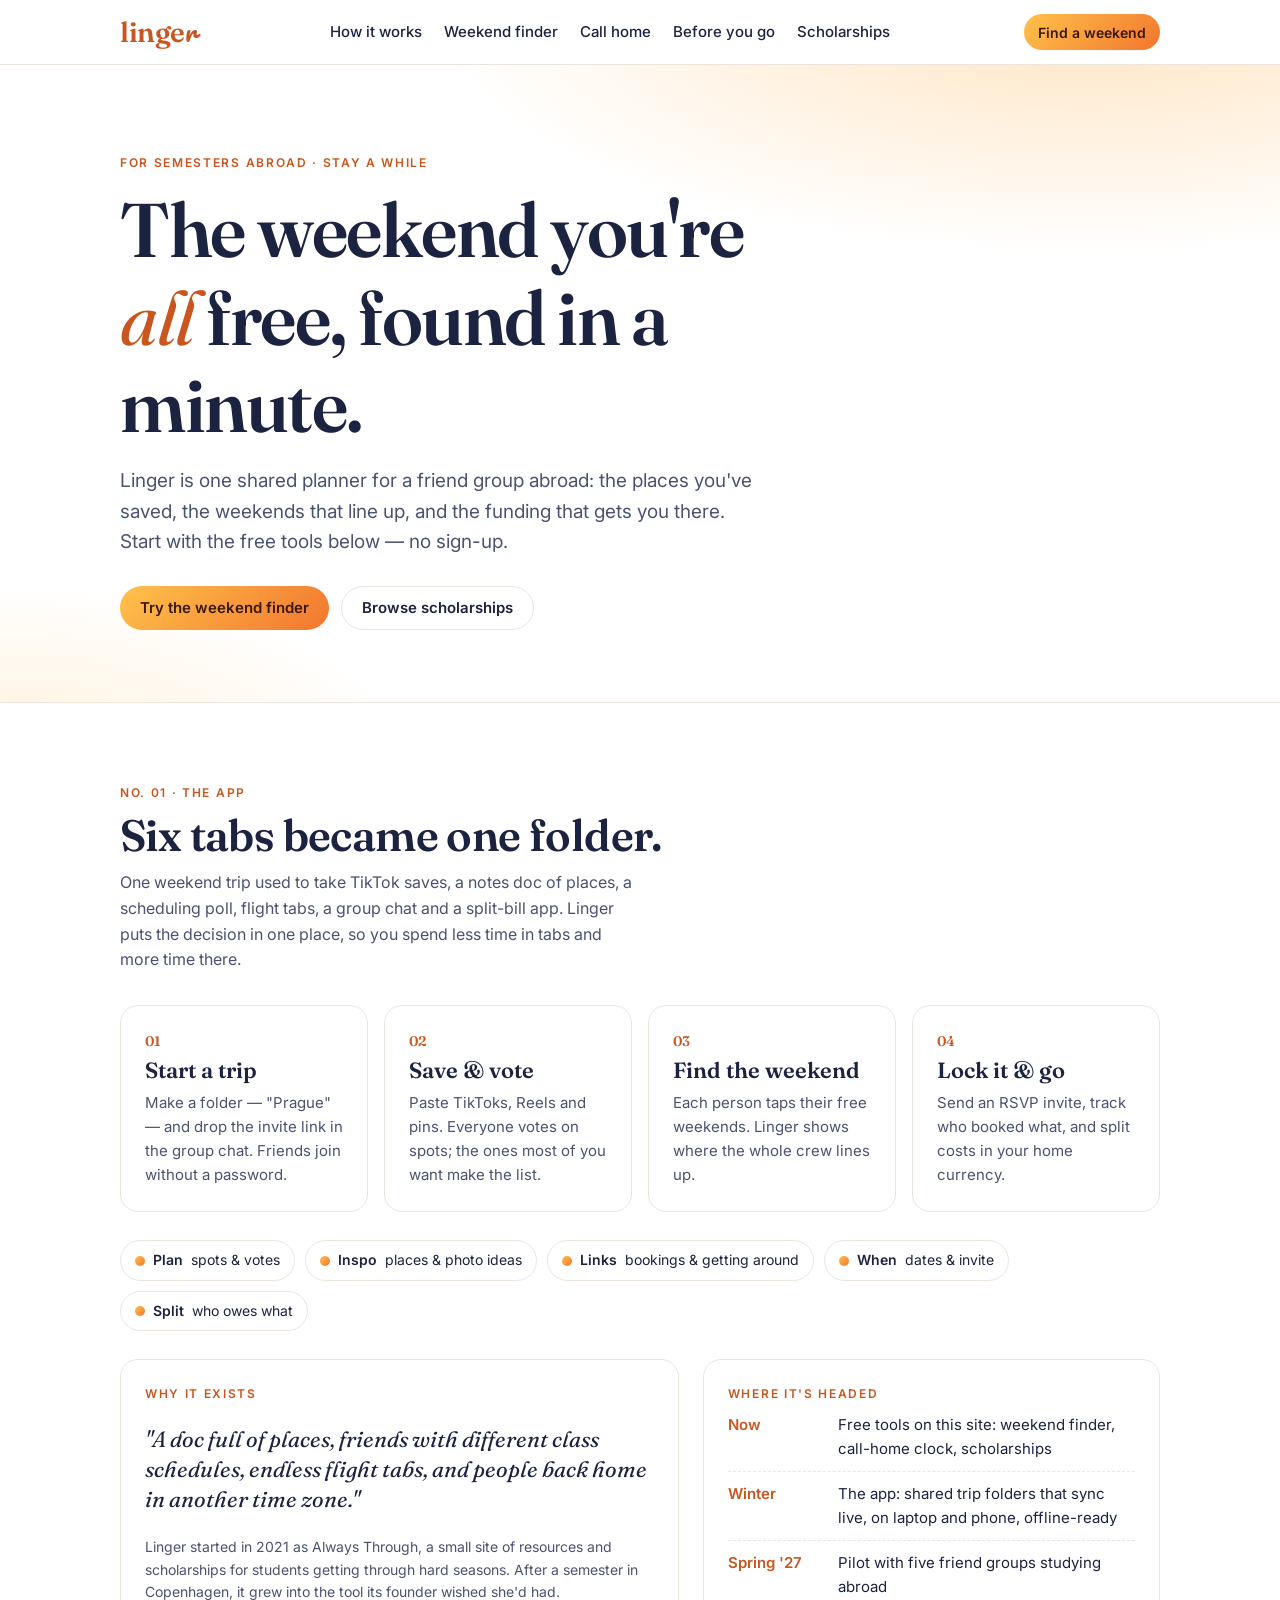
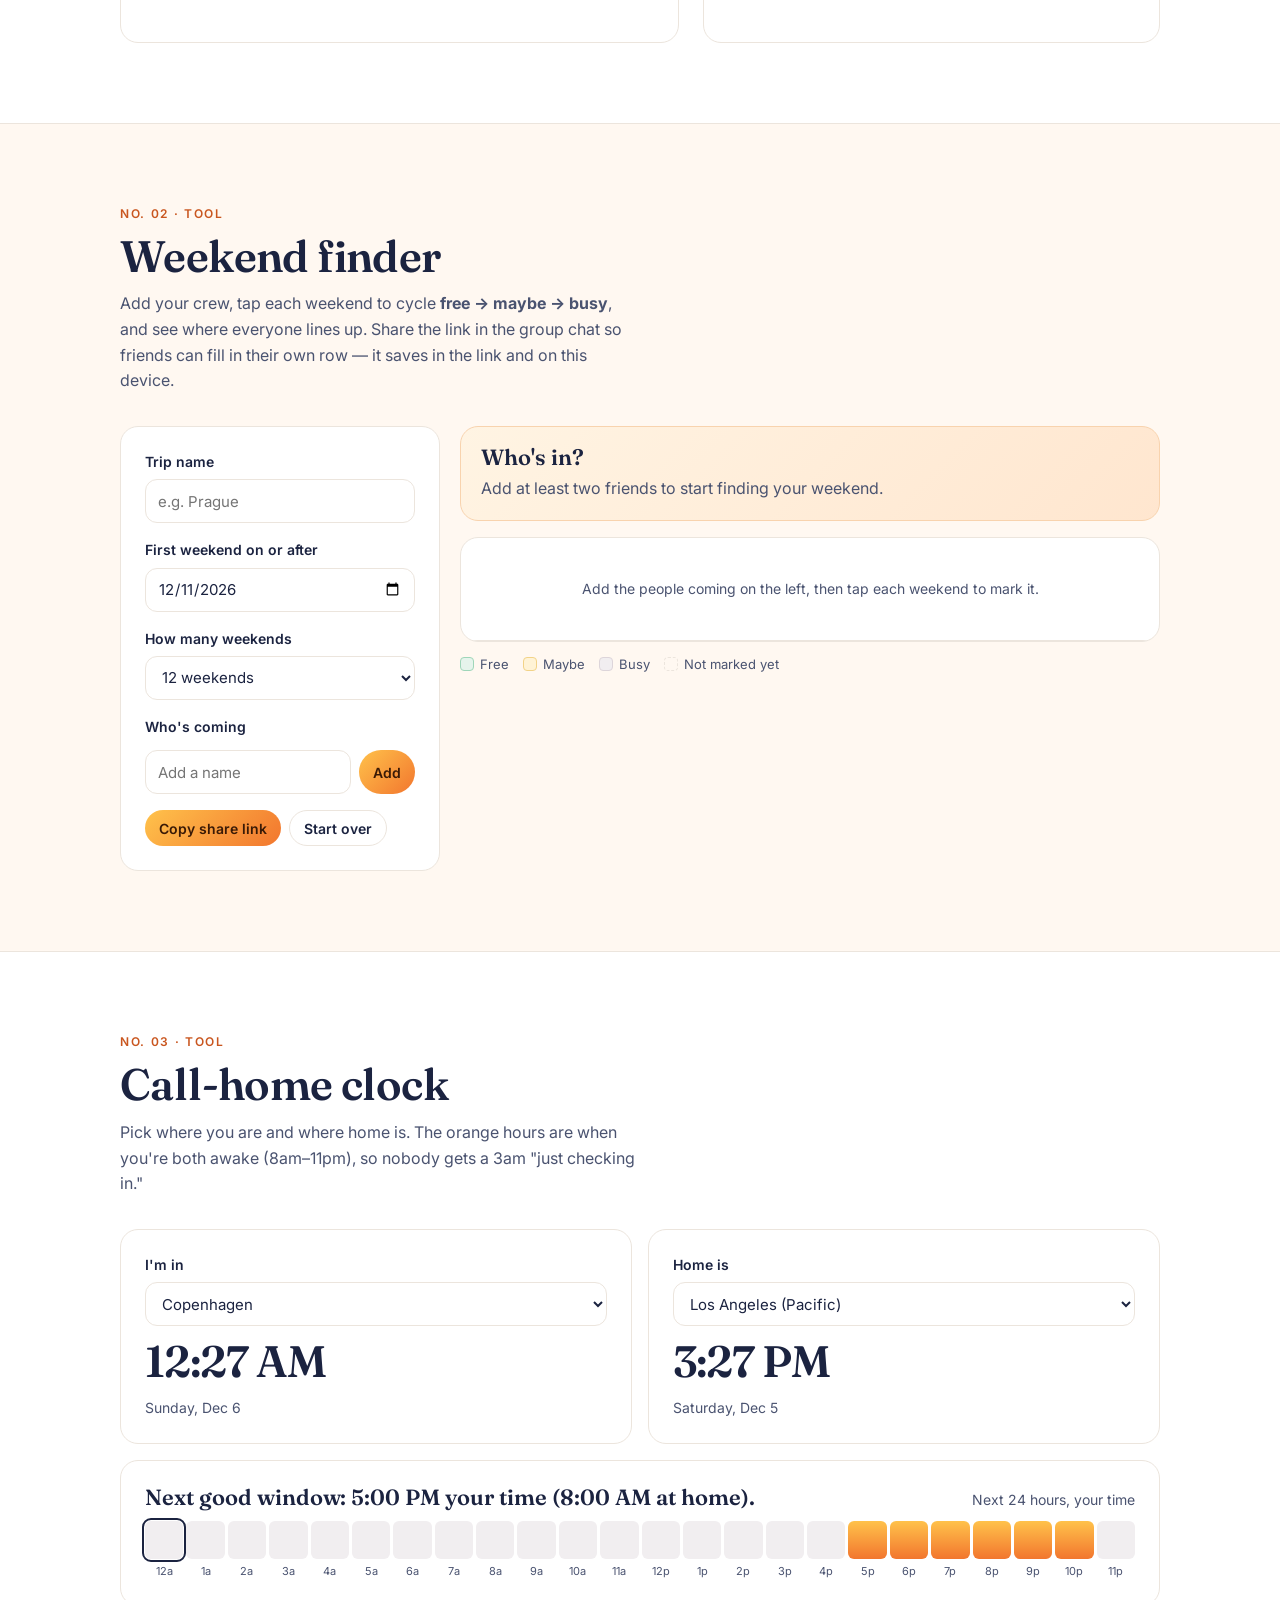
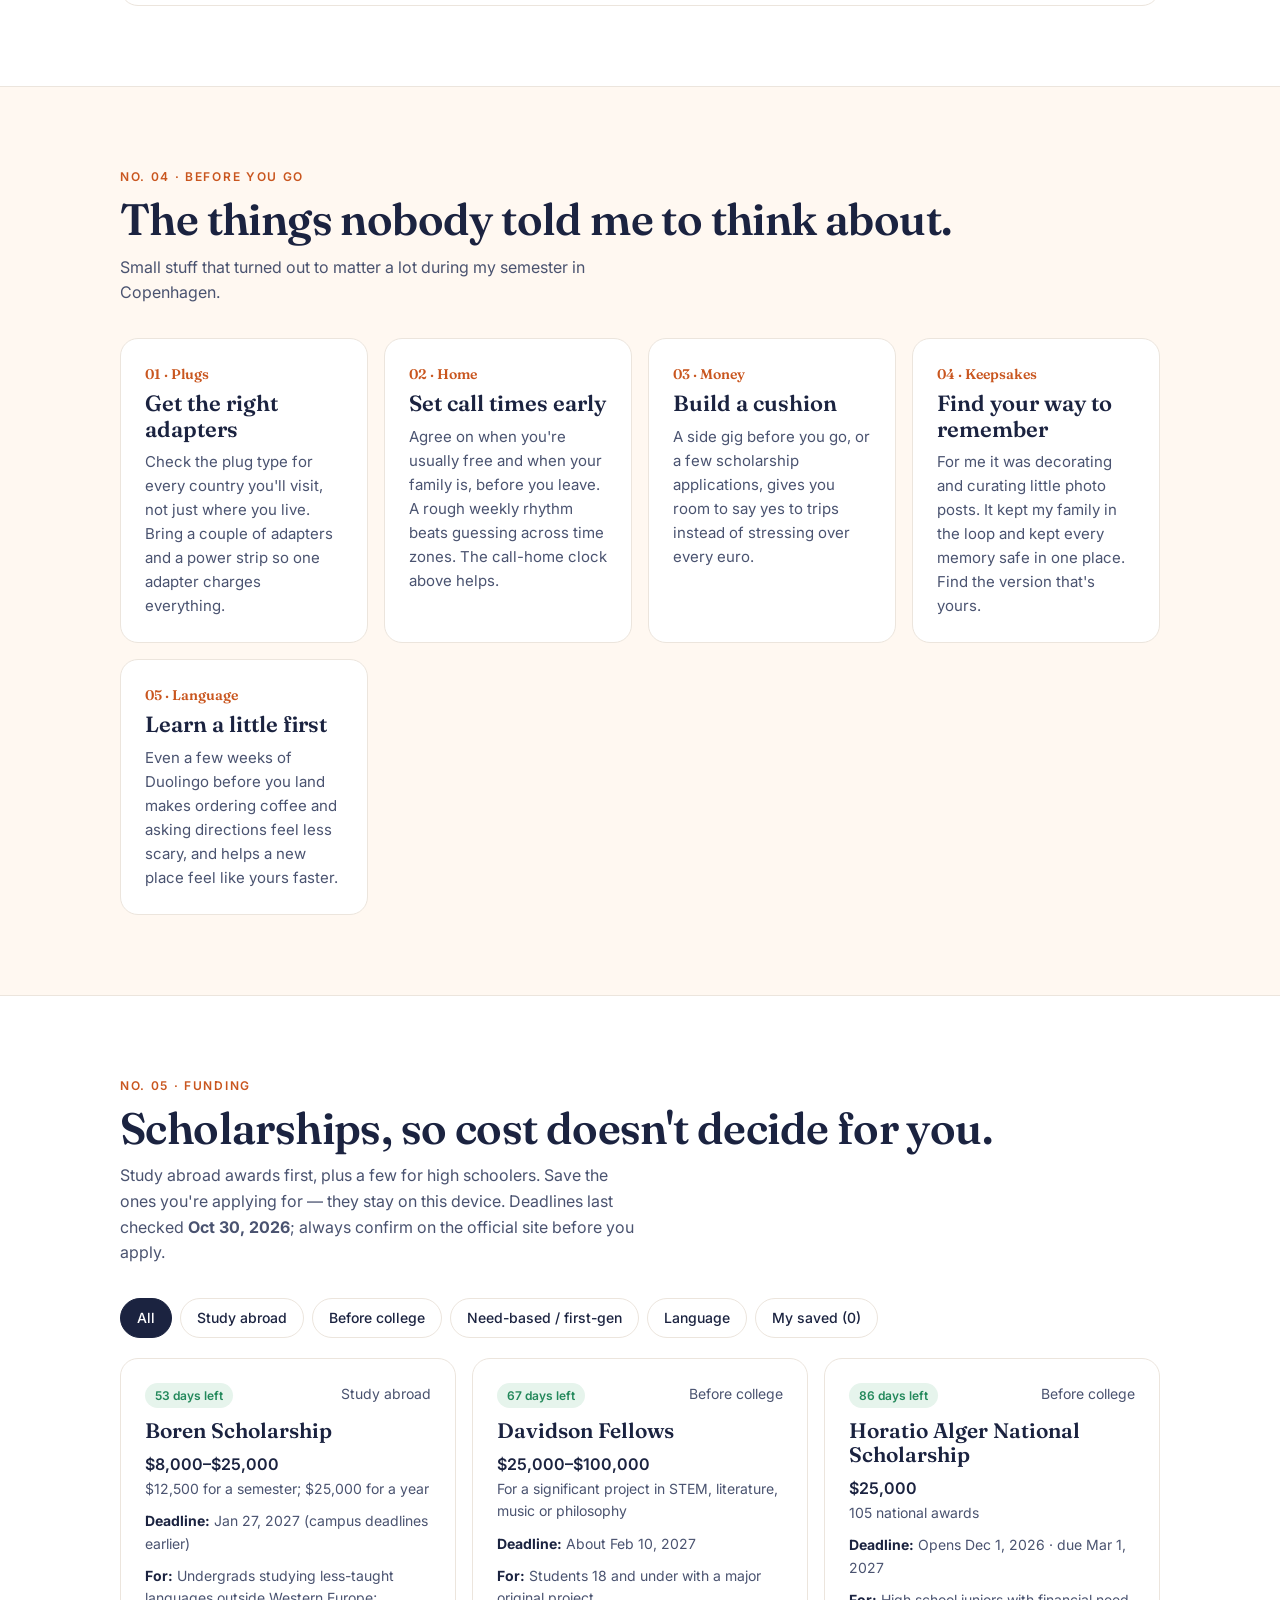
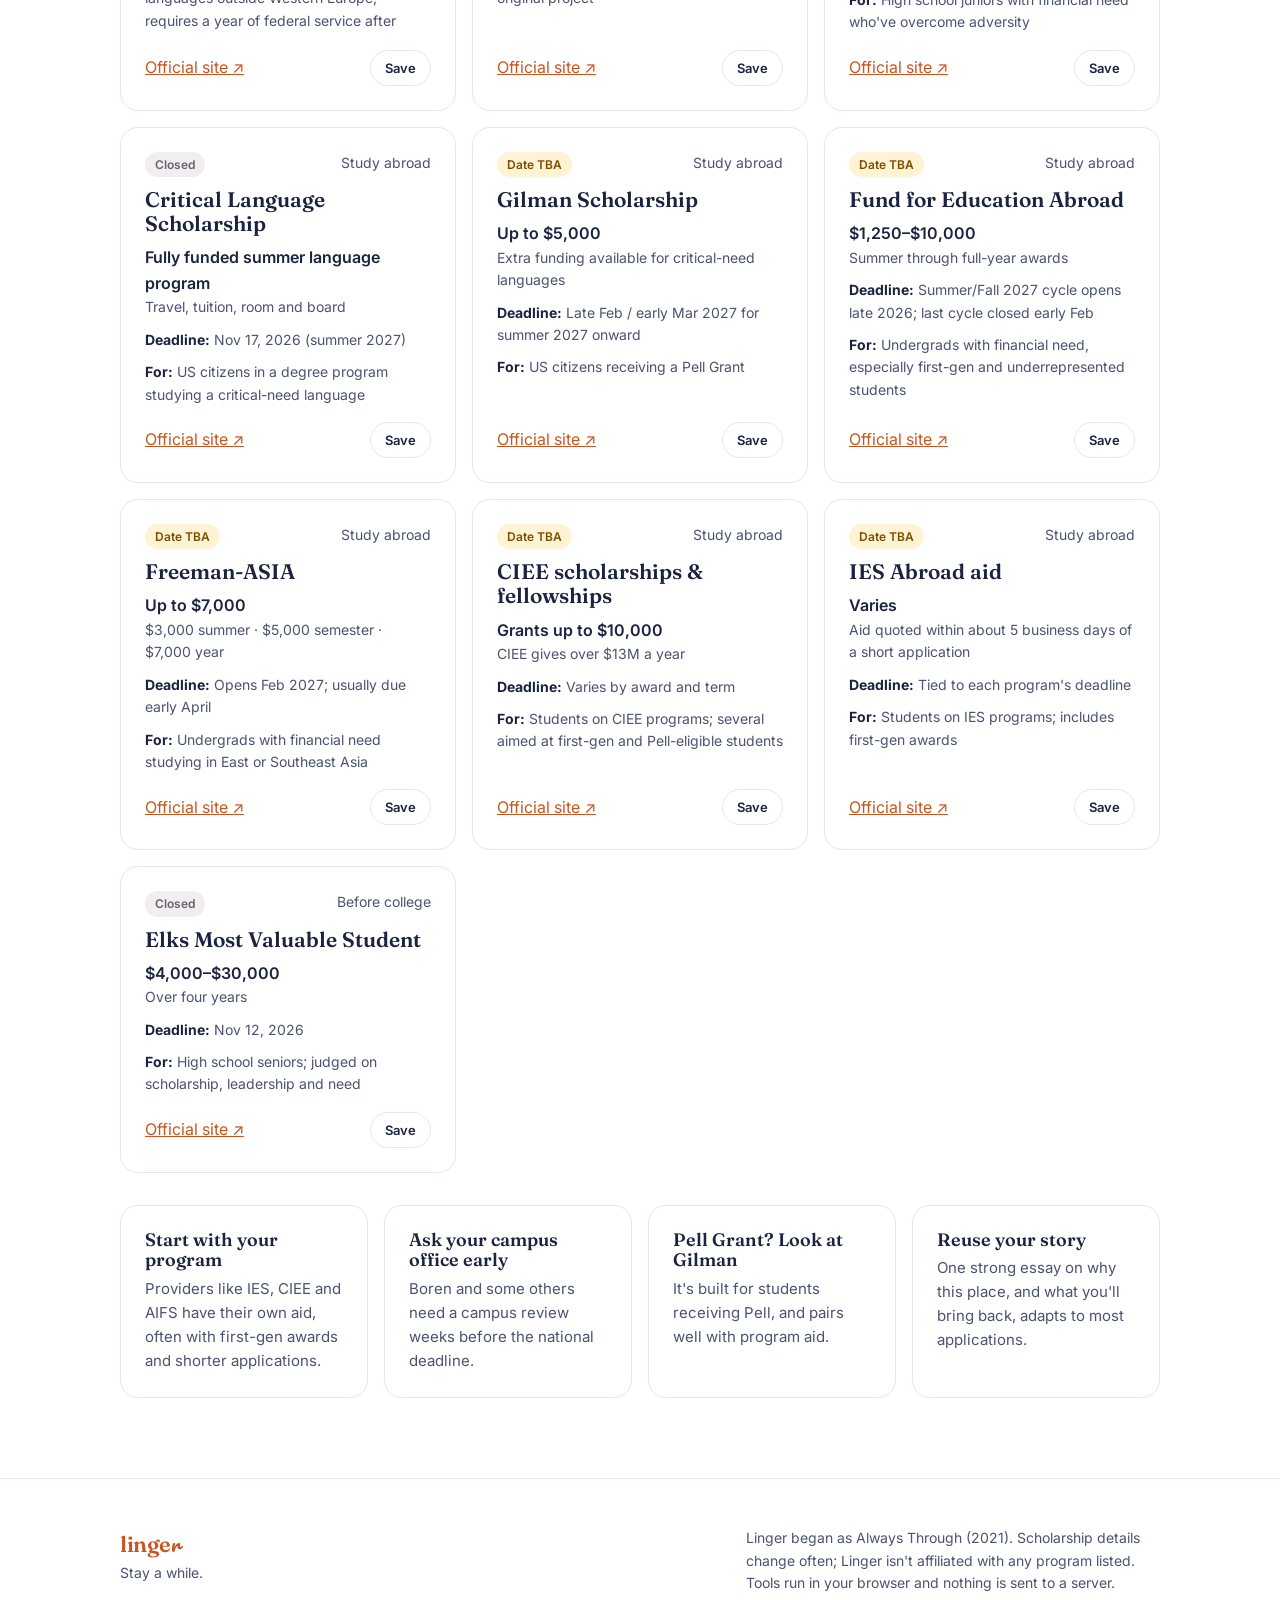
==== linger-site/index.html @ 916f4c31 "Add files via upload" ====
<!doctype html>
<html lang="en">
<head>
<meta charset="utf-8">
<meta name="viewport" content="width=device-width, initial-scale=1">
<title>linger — stay a while</title>
<meta name="description" content="Linger helps friend groups abroad find the weekend everyone's free, plus study abroad scholarships and a call-home clock.">
<meta property="og:title" content="linger — stay a while">
<meta property="og:description" content="Find the weekend your whole crew is free. Study abroad scholarships. A call-home clock.">
<link rel="icon" href="favicon.svg" type="image/svg+xml">
<link rel="preconnect" href="https://fonts.googleapis.com">
<link rel="preconnect" href="https://fonts.gstatic.com" crossorigin>
<link href="https://fonts.googleapis.com/css2?family=Fraunces:ital,opsz,wght@0,9..144,400;0,9..144,600;1,9..144,400&family=Inter:wght@400;500;600&family=Pacifico&display=swap" rel="stylesheet">
<style>
:root{
  --ink:#1B2340; --ink-2:#4A5370; --line:#ECE5DD; --bg:#FFFFFF; --paper:#FFF8F1;
  --orange:#C9561F; --sun1:#FFC24B; --sun2:#F2762E; --green:#23885B; --green-bg:#E6F4EC;
  --maybe:#F6B93B; --maybe-bg:#FFF3D6; --busy-bg:#F1EEF0; --radius:18px;
}
*{box-sizing:border-box}
html{scroll-behavior:smooth}
body{margin:0;background:var(--bg);color:var(--ink);font:16px/1.6 Inter,system-ui,sans-serif;-webkit-font-smoothing:antialiased}
a{color:var(--orange)}
h1,h2,h3{font-family:Fraunces,Georgia,serif;font-weight:600;line-height:1.15;margin:0}
.wrap{max-width:1080px;margin:0 auto;padding:0 20px}
.wordmark{font-family:Fraunces,Georgia,serif;font-weight:600;color:var(--orange);font-size:28px;letter-spacing:-.5px;text-decoration:none}
.wordmark .r{font-family:Pacifico,cursive;font-weight:400;font-size:.92em}
header.top{position:sticky;top:0;z-index:20;background:rgba(255,255,255,.92);backdrop-filter:blur(8px);border-bottom:1px solid var(--line)}
header.top .wrap{display:flex;align-items:center;justify-content:space-between;height:64px;gap:16px}
nav.links{display:flex;gap:22px;flex-wrap:wrap}
nav.links a{color:var(--ink);text-decoration:none;font-weight:500;font-size:15px}
nav.links a:hover{color:var(--orange)}
.btn{display:inline-flex;align-items:center;justify-content:center;gap:8px;min-height:44px;padding:0 20px;border-radius:999px;border:0;font:600 15px Inter,sans-serif;cursor:pointer;text-decoration:none;color:#3A1A06;background:linear-gradient(135deg,var(--sun1),var(--sun2))}
.btn:hover{filter:brightness(1.04)}
.btn.ghost{background:#fff;color:var(--ink);border:1.5px solid var(--line)}
.btn.small{min-height:36px;padding:0 14px;font-size:14px}
.hero{padding:88px 0 72px;background:radial-gradient(1100px 420px at 85% -10%,#FFE3BF 0,transparent 60%),radial-gradient(700px 300px at 0% 110%,#FFF0D9 0,transparent 60%)}
.eyebrow{text-transform:uppercase;letter-spacing:.14em;font-size:12px;font-weight:600;color:var(--orange)}
.hero h1{font-size:clamp(40px,7vw,76px);letter-spacing:-1.5px;margin:14px 0 18px;max-width:14ch}
.hero h1 em{font-style:italic;font-weight:400;color:var(--orange)}
.hero p.lede{font-size:19px;color:var(--ink-2);max-width:54ch;margin:0 0 28px}
.hero .ctas{display:flex;gap:12px;flex-wrap:wrap}
section{padding:80px 0;border-top:1px solid var(--line)}
section.alt{background:var(--paper)}
.sec-head{display:flex;justify-content:space-between;align-items:end;gap:24px;flex-wrap:wrap;margin-bottom:32px}
.sec-head h2{font-size:clamp(30px,4.5vw,44px);letter-spacing:-.6px;margin-top:8px}
.sec-head p{color:var(--ink-2);max-width:52ch;margin:10px 0 0}
.card{background:#fff;border:1px solid var(--line);border-radius:var(--radius);padding:24px}
.muted{color:var(--ink-2)}
.small{font-size:14px}
/* breakdown */
.steps{display:grid;grid-template-columns:repeat(auto-fit,minmax(220px,1fr));gap:16px}
.step .n{font-family:Fraunces,serif;font-size:14px;color:var(--orange);font-weight:600}
.step h3{font-size:22px;margin:6px 0 8px}
.step p{margin:0;color:var(--ink-2);font-size:15px}
.tabs-row{display:flex;flex-wrap:wrap;gap:10px;margin-top:28px}
.pill{display:inline-flex;align-items:center;gap:8px;border:1px solid var(--line);background:#fff;border-radius:999px;padding:8px 14px;font-size:14px}
.pill b{font-weight:600}
.dot{width:10px;height:10px;border-radius:50%;background:linear-gradient(135deg,var(--sun1),var(--sun2));flex:none}
.why{display:grid;grid-template-columns:1.1fr .9fr;gap:24px;margin-top:28px}
@media (max-width:760px){.why{grid-template-columns:1fr}}
.quote{font-family:Fraunces,serif;font-style:italic;font-size:22px;line-height:1.35}
.timeline{list-style:none;margin:0;padding:0}
.timeline li{display:flex;gap:14px;padding:10px 0;border-bottom:1px dashed var(--line);font-size:15px}
.timeline li:last-child{border:0}
.timeline .when{min-width:96px;font-weight:600;color:var(--orange)}
/* tool: weekend finder */
.tool-grid{display:grid;grid-template-columns:320px 1fr;gap:20px;align-items:start}
@media (max-width:860px){.tool-grid{grid-template-columns:1fr}}
label{font-weight:600;font-size:14px;display:block;margin-bottom:6px}
input[type=text],input[type=date],select{width:100%;min-height:44px;border:1.5px solid var(--line);border-radius:12px;padding:0 12px;font:15px Inter,sans-serif;color:var(--ink);background:#fff}
input:focus,select:focus,button:focus-visible,a:focus-visible{outline:3px solid #FFC24B;outline-offset:2px}
.field{margin-bottom:16px}
.row{display:flex;gap:8px}
.people{list-style:none;margin:0 0 6px;padding:0;display:flex;flex-wrap:wrap;gap:8px}
.person{display:inline-flex;align-items:center;gap:6px;background:var(--paper);border:1px solid var(--line);border-radius:999px;padding:4px 6px 4px 4px;font-size:14px}
.avatar{width:28px;height:28px;border-radius:50%;display:grid;place-items:center;font-weight:600;font-size:13px;color:#fff;flex:none}
.x{border:0;background:none;cursor:pointer;color:var(--ink-2);width:28px;height:28px;border-radius:50%;font-size:16px}
.x:hover{background:#fff}
.grid-scroll{overflow-x:auto;border:1px solid var(--line);border-radius:var(--radius);background:#fff}
table.wk{border-collapse:separate;border-spacing:0;width:100%;min-width:520px}
table.wk th,table.wk td{padding:6px;text-align:center;border-bottom:1px solid var(--line);font-size:14px}
table.wk thead th{position:sticky;top:0;background:#fff;font-weight:600}
table.wk th.who{text-align:left;padding-left:14px;white-space:nowrap}
table.wk td.date{text-align:left;padding-left:14px;white-space:nowrap;font-weight:500}
table.wk td.date .sub{display:block;font-weight:400;color:var(--ink-2);font-size:12px}
table.wk tr.best td{background:#F3FBF6}
.cell{width:100%;min-width:64px;min-height:40px;border-radius:10px;border:1.5px dashed var(--line);background:#fff;cursor:pointer;font:600 13px Inter,sans-serif;color:var(--ink-2)}
.cell[data-s="f"]{background:var(--green-bg);border:1.5px solid #9FD6B9;color:var(--green)}
.cell[data-s="m"]{background:var(--maybe-bg);border:1.5px solid #F2D388;color:#8A5A00}
.cell[data-s="b"]{background:var(--busy-bg);border:1.5px solid #DDD5DA;color:#6B6070}
.score{font-weight:600;white-space:nowrap}
.legend{display:flex;gap:14px;flex-wrap:wrap;font-size:13px;color:var(--ink-2);margin:12px 0 0}
.legend span{display:inline-flex;align-items:center;gap:6px}
.sw{width:14px;height:14px;border-radius:4px;display:inline-block}
.result{margin-bottom:16px;padding:18px 20px;border-radius:var(--radius);background:linear-gradient(135deg,#FFF4E3,#FFE6CF);border:1px solid #F8D3AE}
.result h3{font-size:22px}
.result p{margin:6px 0 0;color:var(--ink-2)}
.toast{position:fixed;left:50%;bottom:24px;transform:translateX(-50%) translateY(20px);background:var(--ink);color:#fff;padding:12px 18px;border-radius:999px;font-size:14px;opacity:0;transition:.25s;pointer-events:none;z-index:50}
.toast.on{opacity:1;transform:translateX(-50%)}
/* call home */
.clock-grid{display:grid;grid-template-columns:repeat(auto-fit,minmax(260px,1fr));gap:16px}
.bigtime{font-family:Fraunces,serif;font-size:44px;font-weight:600;letter-spacing:-1px}
.hours{display:grid;grid-template-columns:repeat(24,1fr);gap:3px;margin-top:10px}
.hr{height:38px;border-radius:6px;background:var(--busy-bg);position:relative}
.hr.ok{background:linear-gradient(180deg,var(--sun1),var(--sun2))}
.hr.now{outline:2px solid var(--ink);outline-offset:1px}
.hours-labels{display:grid;grid-template-columns:repeat(24,1fr);gap:3px;font-size:11px;color:var(--ink-2);margin-top:4px}
.hours-labels span{text-align:center}
@media (max-width:560px){.hours-labels span:nth-child(odd){visibility:hidden}}
/* scholarships */
.filters{display:flex;flex-wrap:wrap;gap:8px;margin-bottom:20px}
.chip{min-height:40px;padding:0 16px;border-radius:999px;border:1.5px solid var(--line);background:#fff;font:500 14px Inter,sans-serif;color:var(--ink);cursor:pointer}
.chip[aria-pressed="true"]{background:var(--ink);color:#fff;border-color:var(--ink)}
.sch-list{display:grid;grid-template-columns:repeat(auto-fill,minmax(300px,1fr));gap:16px}
.sch{display:flex;flex-direction:column;gap:10px}
.sch h3{font-size:21px}
.sch .award{font-weight:600}
.sch .meta{font-size:14px;color:var(--ink-2);margin:0}
.badge{display:inline-flex;align-items:center;border-radius:999px;padding:3px 10px;font-size:12px;font-weight:600}
.badge.soon{background:#FFE6D3;color:#9A3B0C}
.badge.open{background:var(--green-bg);color:var(--green)}
.badge.closed{background:var(--busy-bg);color:#6B6070}
.badge.tbd{background:var(--maybe-bg);color:#7A4F00}
.sch .foot{margin-top:auto;display:flex;justify-content:space-between;align-items:center;gap:8px;padding-top:6px}
.save{min-height:36px;border-radius:999px;border:1.5px solid var(--line);background:#fff;padding:0 14px;font:600 13px Inter,sans-serif;cursor:pointer;color:var(--ink)}
.save[aria-pressed="true"]{background:var(--green-bg);border-color:#9FD6B9;color:var(--green)}
.tips{display:grid;grid-template-columns:repeat(auto-fit,minmax(220px,1fr));gap:16px;margin-top:32px}
.tips h3{font-size:18px;margin-bottom:6px}
.tips p{margin:0;font-size:15px;color:var(--ink-2)}
footer{padding:48px 0 64px;border-top:1px solid var(--line);font-size:14px;color:var(--ink-2)}
footer .wrap{display:flex;justify-content:space-between;gap:24px;flex-wrap:wrap}
.sr{position:absolute;width:1px;height:1px;overflow:hidden;clip:rect(0 0 0 0)}
@media (max-width:640px){nav.links{display:none}.hero{padding:56px 0 48px}section{padding:56px 0}}
</style>
</head>
<body>

<header class="top">
  <div class="wrap">
    <a class="wordmark" href="#top" aria-label="linger home">linge<span class="r">r</span></a>
    <nav class="links" aria-label="Sections">
      <a href="#how">How it works</a>
      <a href="#weekend">Weekend finder</a>
      <a href="#home">Call home</a>
      <a href="#tips">Before you go</a>
      <a href="#funding">Scholarships</a>
    </nav>
    <a class="btn small" href="#weekend">Find a weekend</a>
  </div>
</header>

<main id="top">
<div class="hero">
  <div class="wrap">
    <div class="eyebrow">For semesters abroad · Stay a while</div>
    <h1>The weekend you're <em>all</em> free, found in a minute.</h1>
    <p class="lede">Linger is one shared planner for a friend group abroad: the places you've saved, the weekends that line up, and the funding that gets you there. Start with the free tools below — no sign-up.</p>
    <div class="ctas">
      <a class="btn" href="#weekend">Try the weekend finder</a>
      <a class="btn ghost" href="#funding">Browse scholarships</a>
    </div>
  </div>
</div>

<!-- HOW IT WORKS -->
<section id="how">
  <div class="wrap">
    <div class="sec-head">
      <div>
        <div class="eyebrow">No. 01 · The app</div>
        <h2>Six tabs became one folder.</h2>
        <p>One weekend trip used to take TikTok saves, a notes doc of places, a scheduling poll, flight tabs, a group chat and a split-bill app. Linger puts the decision in one place, so you spend less time in tabs and more time there.</p>
      </div>
    </div>
    <div class="steps">
      <div class="card step"><div class="n">01</div><h3>Start a trip</h3><p>Make a folder — "Prague" — and drop the invite link in the group chat. Friends join without a password.</p></div>
      <div class="card step"><div class="n">02</div><h3>Save &amp; vote</h3><p>Paste TikToks, Reels and pins. Everyone votes on spots; the ones most of you want make the list.</p></div>
      <div class="card step"><div class="n">03</div><h3>Find the weekend</h3><p>Each person taps their free weekends. Linger shows where the whole crew lines up.</p></div>
      <div class="card step"><div class="n">04</div><h3>Lock it &amp; go</h3><p>Send an RSVP invite, track who booked what, and split costs in your home currency.</p></div>
    </div>
    <div class="tabs-row" aria-label="Inside each trip folder">
      <span class="pill"><span class="dot"></span><b>Plan</b> spots &amp; votes</span>
      <span class="pill"><span class="dot"></span><b>Inspo</b> places &amp; photo ideas</span>
      <span class="pill"><span class="dot"></span><b>Links</b> bookings &amp; getting around</span>
      <span class="pill"><span class="dot"></span><b>When</b> dates &amp; invite</span>
      <span class="pill"><span class="dot"></span><b>Split</b> who owes what</span>
    </div>
    <div class="why">
      <div class="card">
        <div class="eyebrow">Why it exists</div>
        <p class="quote">"A doc full of places, friends with different class schedules, endless flight tabs, and people back home in another time zone."</p>
        <p class="muted small">Linger started in 2021 as Always Through, a small site of resources and scholarships for students getting through hard seasons. After a semester in Copenhagen, it grew into the tool its founder wished she'd had.</p>
      </div>
      <div class="card">
        <div class="eyebrow">Where it's headed</div>
        <ul class="timeline">
          <li><span class="when">Now</span><span>Free tools on this site: weekend finder, call-home clock, scholarships</span></li>
          <li><span class="when">Winter</span><span>The app: shared trip folders that sync live, on laptop and phone, offline-ready</span></li>
          <li><span class="when">Spring '27</span><span>Pilot with five friend groups studying abroad</span></li>
        </ul>
      </div>
    </div>
  </div>
</section>

<!-- WEEKEND FINDER -->
<section id="weekend" class="alt">
  <div class="wrap">
    <div class="sec-head">
      <div>
        <div class="eyebrow">No. 02 · Tool</div>
        <h2>Weekend finder</h2>
        <p>Add your crew, tap each weekend to cycle <b>free → maybe → busy</b>, and see where everyone lines up. Share the link in the group chat so friends can fill in their own row — it saves in the link and on this device.</p>
      </div>
    </div>
    <div class="tool-grid">
      <div class="card">
        <div class="field">
          <label for="tripName">Trip name</label>
          <input id="tripName" type="text" placeholder="e.g. Prague" maxlength="40">
        </div>
        <div class="field">
          <label for="startDate">First weekend on or after</label>
          <input id="startDate" type="date">
        </div>
        <div class="field">
          <label for="weeks">How many weekends</label>
          <select id="weeks"></select>
        </div>
        <div class="field">
          <label for="newPerson">Who's coming</label>
          <ul class="people" id="people"></ul>
          <form class="row" id="addPerson">
            <input id="newPerson" type="text" placeholder="Add a name" maxlength="24" autocomplete="off">
            <button class="btn small" type="submit">Add</button>
          </form>
        </div>
        <div class="row" style="flex-wrap:wrap">
          <button class="btn small" id="shareBtn" type="button">Copy share link</button>
          <button class="btn ghost small" id="resetBtn" type="button">Start over</button>
        </div>
      </div>
      <div>
        <div class="result" id="result" aria-live="polite"></div>
        <div class="grid-scroll"><table class="wk" id="wkTable"></table></div>
        <div class="legend">
          <span><i class="sw" style="background:var(--green-bg);border:1px solid #9FD6B9"></i>Free</span>
          <span><i class="sw" style="background:var(--maybe-bg);border:1px solid #F2D388"></i>Maybe</span>
          <span><i class="sw" style="background:var(--busy-bg);border:1px solid #DDD5DA"></i>Busy</span>
          <span><i class="sw" style="border:1px dashed var(--line)"></i>Not marked yet</span>
        </div>
      </div>
    </div>
  </div>
</section>

<!-- CALL HOME -->
<section id="home">
  <div class="wrap">
    <div class="sec-head">
      <div>
        <div class="eyebrow">No. 03 · Tool</div>
        <h2>Call-home clock</h2>
        <p>Pick where you are and where home is. The orange hours are when you're both awake (8am–11pm), so nobody gets a 3am "just checking in."</p>
      </div>
    </div>
    <div class="clock-grid">
      <div class="card">
        <label for="tzHere">I'm in</label>
        <select id="tzHere"></select>
        <div class="bigtime" id="timeHere">—</div>
        <div class="muted small" id="dayHere"></div>
      </div>
      <div class="card">
        <label for="tzHome">Home is</label>
        <select id="tzHome"></select>
        <div class="bigtime" id="timeHome">—</div>
        <div class="muted small" id="dayHome"></div>
      </div>
    </div>
    <div class="card" style="margin-top:16px">
      <div style="display:flex;justify-content:space-between;gap:12px;flex-wrap:wrap;align-items:baseline">
        <h3 style="font-size:22px" id="callVerdict">—</h3>
        <span class="muted small">Next 24 hours, your time</span>
      </div>
      <div class="hours" id="hours" role="img" aria-label=""></div>
      <div class="hours-labels" id="hoursLabels" aria-hidden="true"></div>
    </div>
  </div>
</section>

<!-- BEFORE YOU GO -->
<section id="tips" class="alt">
  <div class="wrap">
    <div class="sec-head">
      <div>
        <div class="eyebrow">No. 04 · Before you go</div>
        <h2>The things nobody told me to think about.</h2>
        <p>Small stuff that turned out to matter a lot during my semester in Copenhagen.</p>
      </div>
    </div>
    <div class="steps">
      <div class="card step"><div class="n">01 · Plugs</div><h3>Get the right adapters</h3><p>Check the plug type for every country you'll visit, not just where you live. Bring a couple of adapters and a power strip so one adapter charges everything.</p></div>
      <div class="card step"><div class="n">02 · Home</div><h3>Set call times early</h3><p>Agree on when you're usually free and when your family is, before you leave. A rough weekly rhythm beats guessing across time zones. The call-home clock above helps.</p></div>
      <div class="card step"><div class="n">03 · Money</div><h3>Build a cushion</h3><p>A side gig before you go, or a few scholarship applications, gives you room to say yes to trips instead of stressing over every euro.</p></div>
      <div class="card step"><div class="n">04 · Keepsakes</div><h3>Find your way to remember</h3><p>For me it was decorating and curating little photo posts. It kept my family in the loop and kept every memory safe in one place. Find the version that's yours.</p></div>
      <div class="card step"><div class="n">05 · Language</div><h3>Learn a little first</h3><p>Even a few weeks of Duolingo before you land makes ordering coffee and asking directions feel less scary, and helps a new place feel like yours faster.</p></div>
    </div>
  </div>
</section>

<!-- SCHOLARSHIPS -->
<section id="funding">
  <div class="wrap">
    <div class="sec-head">
      <div>
        <div class="eyebrow">No. 05 · Funding</div>
        <h2>Scholarships, so cost doesn't decide for you.</h2>
        <p>Study abroad awards first, plus a few for high schoolers. Save the ones you're applying for — they stay on this device. Deadlines last checked <b>Oct 30, 2026</b>; always confirm on the official site before you apply.</p>
      </div>
    </div>
    <div class="filters" role="group" aria-label="Filter scholarships">
      <button class="chip" data-f="all" aria-pressed="true">All</button>
      <button class="chip" data-f="abroad" aria-pressed="false">Study abroad</button>
      <button class="chip" data-f="hs" aria-pressed="false">Before college</button>
      <button class="chip" data-f="need" aria-pressed="false">Need-based / first-gen</button>
      <button class="chip" data-f="lang" aria-pressed="false">Language</button>
      <button class="chip" data-f="saved" aria-pressed="false">My saved (<span id="savedCount">0</span>)</button>
    </div>
    <div class="sch-list" id="schList"></div>
    <div class="tips">
      <div class="card"><h3>Start with your program</h3><p>Providers like IES, CIEE and AIFS have their own aid, often with first-gen awards and shorter applications.</p></div>
      <div class="card"><h3>Ask your campus office early</h3><p>Boren and some others need a campus review weeks before the national deadline.</p></div>
      <div class="card"><h3>Pell Grant? Look at Gilman</h3><p>It's built for students receiving Pell, and pairs well with program aid.</p></div>
      <div class="card"><h3>Reuse your story</h3><p>One strong essay on why this place, and what you'll bring back, adapts to most applications.</p></div>
    </div>
  </div>
</section>
</main>

<footer>
  <div class="wrap">
    <div><a class="wordmark" href="#top" style="font-size:22px">linge<span class="r">r</span></a><div>Stay a while.</div></div>
    <div style="max-width:46ch">Linger began as Always Through (2021). Scholarship details change often; Linger isn't affiliated with any program listed. Tools run in your browser and nothing is sent to a server.</div>
  </div>
</footer>

<div class="toast" id="toast" role="status"></div>

<script>
(function(){
"use strict";
const $ = s => document.querySelector(s);
const store = {
  get(k,d){ try{ const v = localStorage.getItem(k); return v ? JSON.parse(v) : d; }catch(e){ return d; } },
  set(k,v){ try{ localStorage.setItem(k, JSON.stringify(v)); }catch(e){} }
};
function toast(msg){ const t=$("#toast"); t.textContent=msg; t.classList.add("on"); clearTimeout(toast._t); toast._t=setTimeout(()=>t.classList.remove("on"),2200); }
function esc(s){ return String(s).replace(/[&<>"']/g,c=>({"&":"&amp;","<":"&lt;",">":"&gt;",'"':"&quot;","'":"&#39;"}[c])); }

/* ---------------- WEEKEND FINDER ---------------- */
const COLORS = ["#E07A3F","#2E8C9E","#7A5BC9","#C9466F","#3F8F4F","#B0702A","#4C6FD1","#A64CA6"];
const MON = ["Jan","Feb","Mar","Apr","May","Jun","Jul","Aug","Sep","Oct","Nov","Dec"];
function iso(d){ return d.getFullYear()+"-"+String(d.getMonth()+1).padStart(2,"0")+"-"+String(d.getDate()).padStart(2,"0"); }
function nextFriday(from){ const d=new Date(from.getFullYear(),from.getMonth(),from.getDate()); const add=(5-d.getDay()+7)%7; d.setDate(d.getDate()+add); return d; }
function parseISO(s){ const [y,m,d]=s.split("-").map(Number); return new Date(y,m-1,d); }

function defaultState(){ return { t:"", s:iso(nextFriday(new Date())), w:12, p:[] }; }
function encode(st){ return btoa(unescape(encodeURIComponent(JSON.stringify(st)))).replace(/\+/g,"-").replace(/\//g,"_").replace(/=+$/,""); }
function decode(str){
  try{
    str=str.replace(/-/g,"+").replace(/_/g,"/"); while(str.length%4) str+="=";
    const o=JSON.parse(decodeURIComponent(escape(atob(str))));
    if(!o || typeof o!=="object" || !Array.isArray(o.p)) return null;
    return { t:String(o.t||"").slice(0,40), s:/^\d{4}-\d{2}-\d{2}$/.test(o.s)?o.s:iso(nextFriday(new Date())),
      w:Math.min(26,Math.max(2,parseInt(o.w,10)||12)),
      p:o.p.slice(0,12).map(x=>({n:String(x.n||"").slice(0,24), a:(x.a&&typeof x.a==="object")?x.a:{}})).filter(x=>x.n) };
  }catch(e){ return null; }
}
let st = null;
const fromHash = location.hash.startsWith("#w=") ? decode(location.hash.slice(3)) : null;
st = fromHash || store.get("linger.weekend", null) || defaultState();
if(fromHash){ store.set("linger.weekend", st); }

function weekends(){
  const out=[]; const start=nextFriday(parseISO(st.s));
  for(let i=0;i<st.w;i++){ const f=new Date(start); f.setDate(f.getDate()+7*i); const s=new Date(f); s.setDate(s.getDate()+2); out.push({f,s}); }
  return out;
}
function label(w){
  const a=MON[w.f.getMonth()]+" "+w.f.getDate();
  const b=(w.s.getMonth()===w.f.getMonth()?"":MON[w.s.getMonth()]+" ")+w.s.getDate();
  return a+"–"+b;
}
function save(silentHash){
  store.set("linger.weekend", st);
  if(!silentHash) history.replaceState(null,"","#w="+encode(st));
}
function initials(n){ return n.trim().split(/\s+/).map(x=>x[0]).join("").slice(0,2).toUpperCase(); }

const weeksSel=$("#weeks");
for(let i=4;i<=20;i++){ const o=document.createElement("option"); o.value=i; o.textContent=i+" weekends"; weeksSel.appendChild(o); }

function renderWeekend(){
  $("#tripName").value=st.t; $("#startDate").value=st.s; weeksSel.value=String(st.w);
  if(!weeksSel.value){ const o=document.createElement("option"); o.value=st.w; o.textContent=st.w+" weekends"; weeksSel.appendChild(o); weeksSel.value=String(st.w); }
  // people chips
  $("#people").innerHTML = st.p.map((p,i)=>`<li class="person"><span class="avatar" style="background:${COLORS[i%COLORS.length]}" aria-hidden="true">${esc(initials(p.n))}</span>${esc(p.n)}<button class="x" type="button" data-rm="${i}" aria-label="Remove ${esc(p.n)}">×</button></li>`).join("");
  const wks=weekends();
  const n=st.p.length;
  // scores
  const scores=wks.map((w,wi)=>{ let free=0,maybe=0,busy=0,unk=0; st.p.forEach(p=>{const v=p.a[wi]; if(v==="f")free++; else if(v==="m")maybe++; else if(v==="b")busy++; else unk++;}); return {wi,free,maybe,busy,unk,score:free+maybe*0.5}; });
  const bestScore=n?Math.max(...scores.map(s=>s.score)):0;
  // table
  let h="<thead><tr><th class='who' scope='col'>Weekend</th>";
  st.p.forEach((p,i)=>{ h+=`<th scope="col"><span class="avatar" style="background:${COLORS[i%COLORS.length]};margin:0 auto" title="${esc(p.n)}">${esc(initials(p.n))}</span><span class="sr">${esc(p.n)}</span></th>`; });
  h+="<th scope='col'>Free</th></tr></thead><tbody>";
  wks.forEach((w,wi)=>{
    const s=scores[wi]; const isBest=n&&s.score===bestScore&&bestScore>0;
    h+=`<tr class="${isBest?"best":""}"><td class="date">${label(w)}<span class="sub">${w.f.getFullYear()}</span></td>`;
    st.p.forEach((p,pi)=>{ const v=p.a[wi]||""; const txt=v==="f"?"Free":v==="m"?"Maybe":v==="b"?"Busy":"—";
      h+=`<td><button type="button" class="cell" data-p="${pi}" data-w="${wi}" data-s="${v}" aria-label="${esc(p.n)}, ${label(w)}: ${txt==="—"?"not marked":txt}">${txt}</button></td>`; });
    h+=`<td class="score">${n?s.free+(s.maybe?` <span class="muted small">+${s.maybe}?</span>`:"")+` / ${n}`:"—"}</td></tr>`;
  });
  h+="</tbody>";
  $("#wkTable").innerHTML = n ? h : `<tbody><tr><td style="padding:40px 20px;color:var(--ink-2)">Add the people coming on the left, then tap each weekend to mark it.</td></tr></tbody>`;
  // result
  const r=$("#result"); const trip=st.t?` for ${esc(st.t)}`:"";
  if(!n){ r.innerHTML=`<h3>Who's in${trip}?</h3><p>Add at least two friends to start finding your weekend.</p>`; return; }
  const marked=st.p.filter(p=>Object.keys(p.a).length>0).length;
  const all=scores.filter(s=>s.free===n);
  if(all.length){
    const list=all.slice(0,3).map(s=>label(wks[s.wi])).join(", ");
    r.innerHTML=`<h3>${n===1?"You're":"All "+n+" of you are"} free ${esc(list)}${all.length>3?" and more":""}.</h3><p>${all.length===1?"That's your weekend"+trip+". Lock it in before someone books a midterm.":"Pick one"+trip+" and lock it in."}</p>`;
  } else if(bestScore>0){
    const top=scores.filter(s=>s.score===bestScore).slice(0,2);
    const s=top[0];
    r.innerHTML=`<h3>Closest: ${label(wks[s.wi])} — ${s.free} of ${n} free${s.maybe?`, ${s.maybe} maybe`:""}.</h3><p>${marked<n?`${n-marked} ${n-marked===1?"person hasn't":"people haven't"} marked anything yet. Send them the link.`:"Nudge the maybes, or try a longer range."}</p>`;
  } else {
    r.innerHTML=`<h3>${marked?"No overlap yet.":"Nobody's marked a weekend yet."}</h3><p>${marked?"Try adding more weekends or a later start date.":"Tap the cells to mark free weekends, then share the link with your crew."}</p>`;
  }
}
$("#addPerson").addEventListener("submit",e=>{ e.preventDefault(); const v=$("#newPerson").value.trim(); if(!v) return;
  if(st.p.length>=12){ toast("Up to 12 people per trip"); return; }
  if(st.p.some(p=>p.n.toLowerCase()===v.toLowerCase())){ toast(v+" is already in"); return; }
  st.p.push({n:v,a:{}}); $("#newPerson").value=""; save(); renderWeekend(); });
$("#people").addEventListener("click",e=>{ const b=e.target.closest("[data-rm]"); if(!b) return; st.p.splice(+b.dataset.rm,1); save(); renderWeekend(); });
$("#wkTable").addEventListener("click",e=>{ const b=e.target.closest(".cell"); if(!b) return;
  const p=st.p[+b.dataset.p]; const wi=b.dataset.w; const order=["","f","m","b"]; const next=order[(order.indexOf(p.a[wi]||"")+1)%4];
  if(next) p.a[wi]=next; else delete p.a[wi]; save(); renderWeekend();
  const nb=document.querySelector(`.cell[data-p="${b.dataset.p}"][data-w="${wi}"]`); if(nb) nb.focus(); });
$("#tripName").addEventListener("input",e=>{ st.t=e.target.value.slice(0,40); save(); renderWeekend(); });
$("#startDate").addEventListener("change",e=>{ if(!e.target.value) return;
  if(st.p.some(p=>Object.keys(p.a).length) && !confirm("Changing the start date clears everyone's marks. Continue?")){ e.target.value=st.s; return; }
  st.s=e.target.value; st.p.forEach(p=>p.a={}); save(); renderWeekend(); });
weeksSel.addEventListener("change",e=>{ st.w=+e.target.value; st.p.forEach(p=>{ Object.keys(p.a).forEach(k=>{ if(+k>=st.w) delete p.a[k]; }); }); save(); renderWeekend(); });
$("#shareBtn").addEventListener("click",async()=>{
  save(); const url=location.origin+location.pathname+"#w="+encode(st);
  try{ if(navigator.share && matchMedia("(pointer:coarse)").matches){ await navigator.share({title:"linger"+(st.t?" — "+st.t:""),text:"Mark your free weekends:",url}); return; } }catch(e){ if(e && e.name==="AbortError") return; }
  try{ await navigator.clipboard.writeText(url); toast("Link copied — paste it in the group chat"); }
  catch(e){ prompt("Copy this link:",url); }
});
$("#resetBtn").addEventListener("click",()=>{ if(!confirm("Clear this trip and start over?")) return; st=defaultState(); save(true); history.replaceState(null,"",location.pathname+"#weekend"); renderWeekend(); });
window.addEventListener("hashchange",()=>{ if(location.hash.startsWith("#w=")){ const d=decode(location.hash.slice(3)); if(d){ st=d; store.set("linger.weekend",st); renderWeekend(); } } });
renderWeekend();
if(fromHash){ setTimeout(()=>document.getElementById("weekend").scrollIntoView(),50); }

/* ---------------- CALL HOME ---------------- */
const ZONES=[
 ["Copenhagen","Europe/Copenhagen"],["Stockholm","Europe/Stockholm"],["London","Europe/London"],["Dublin","Europe/Dublin"],
 ["Paris","Europe/Paris"],["Barcelona / Madrid","Europe/Madrid"],["Rome / Florence","Europe/Rome"],["Berlin","Europe/Berlin"],
 ["Amsterdam","Europe/Amsterdam"],["Prague","Europe/Prague"],["Vienna","Europe/Vienna"],["Lisbon","Europe/Lisbon"],
 ["Athens","Europe/Athens"],["Istanbul","Europe/Istanbul"],["Cape Town","Africa/Johannesburg"],["Accra","Africa/Accra"],
 ["Dubai","Asia/Dubai"],["Seoul","Asia/Seoul"],["Tokyo","Asia/Tokyo"],["Shanghai","Asia/Shanghai"],["Singapore","Asia/Singapore"],
 ["Sydney","Australia/Sydney"],["Buenos Aires","America/Argentina/Buenos_Aires"],["Mexico City","America/Mexico_City"],["São Paulo","America/Sao_Paulo"],
 ["Los Angeles (Pacific)","America/Los_Angeles"],["Denver (Mountain)","America/Denver"],["Phoenix","America/Phoenix"],
 ["Chicago (Central)","America/Chicago"],["New York (Eastern)","America/New_York"],["Honolulu","Pacific/Honolulu"],["Anchorage","America/Anchorage"],["San Juan","America/Puerto_Rico"]
];
function fillZones(sel,val){ ZONES.forEach(([n,z])=>{ const o=document.createElement("option"); o.value=z; o.textContent=n; sel.appendChild(o); }); sel.value=val; }
let guess="America/Los_Angeles"; try{ guess=Intl.DateTimeFormat().resolvedOptions().timeZone||guess; }catch(e){}
const ch=store.get("linger.callhome",null);
const hereDefault = ch?ch.here:(ZONES.some(z=>z[1]===guess)&&!guess.startsWith("America")?guess:"Europe/Copenhagen");
const homeDefault = ch?ch.home:(ZONES.some(z=>z[1]===guess)&&guess.startsWith("America")?guess:"America/Los_Angeles");
fillZones($("#tzHere"),hereDefault); fillZones($("#tzHome"),homeDefault);
function hourIn(tz,d){ return +new Intl.DateTimeFormat("en-US",{timeZone:tz,hour:"numeric",hourCycle:"h23"}).format(d); }
function fmtTime(tz,d){ return new Intl.DateTimeFormat("en-US",{timeZone:tz,hour:"numeric",minute:"2-digit"}).format(d); }
function fmtDay(tz,d){ return new Intl.DateTimeFormat("en-US",{timeZone:tz,weekday:"long",month:"short",day:"numeric"}).format(d); }
function fmtHour(h){ return h===0?"12a":h<12?h+"a":h===12?"12p":(h-12)+"p"; }
const awake=h=>h>=8&&h<23;
function renderClock(){
  const here=$("#tzHere").value, home=$("#tzHome").value; store.set("linger.callhome",{here,home});
  const now=new Date();
  $("#timeHere").textContent=fmtTime(here,now); $("#dayHere").textContent=fmtDay(here,now);
  $("#timeHome").textContent=fmtTime(home,now); $("#dayHome").textContent=fmtDay(home,now);
  const base=new Date(now); base.setMinutes(0,0,0);
  let cells="",labels="",okHours=[],firstOk=null;
  for(let k=0;k<24;k++){
    const t=new Date(base.getTime()+k*3600000); const hh=hourIn(here,t), hm=hourIn(home,t); const ok=awake(hh)&&awake(hm);
    if(ok){ okHours.push(t); if(firstOk===null) firstOk=k; }
    cells+=`<div class="hr${ok?" ok":""}${k===0?" now":""}" title="${fmtHour(hh)} here · ${fmtHour(hm)} home"></div>`;
    labels+=`<span>${fmtHour(hh)}</span>`;
  }
  $("#hours").innerHTML=cells; $("#hoursLabels").innerHTML=labels;
  let verdict;
  if(!okHours.length) verdict="No easy overlap today — try a weekend morning.";
  else if(firstOk===0) verdict=`Good time to call now — it's ${fmtTime(home,now)} at home.`;
  else verdict=`Next good window: ${fmtTime(here,okHours[0])} your time (${fmtTime(home,okHours[0])} at home).`;
  $("#callVerdict").textContent=verdict;
  $("#hours").setAttribute("aria-label",okHours.length+" of the next 24 hours work for both of you. "+verdict);
}
$("#tzHere").addEventListener("change",renderClock); $("#tzHome").addEventListener("change",renderClock);
renderClock(); setInterval(renderClock,30000);

/* ---------------- SCHOLARSHIPS ---------------- */
const SCH=[
 {id:"cls",name:"Critical Language Scholarship",url:"https://clscholarship.org/",award:"Fully funded summer language program",detail:"Travel, tuition, room and board",deadline:"2026-11-17",dtext:"Nov 17, 2026 (summer 2027)",who:"US citizens in a degree program studying a critical-need language",tags:["abroad","lang"]},
 {id:"boren",name:"Boren Scholarship",url:"https://www.borenawards.org/",award:"$8,000–$25,000",detail:"$12,500 for a semester; $25,000 for a year",deadline:"2027-01-27",dtext:"Jan 27, 2027 (campus deadlines earlier)",who:"Undergrads studying less-taught languages outside Western Europe; requires a year of federal service after",tags:["abroad","lang"]},
 {id:"gilman",name:"Gilman Scholarship",url:"https://www.gilmanscholarship.org/",award:"Up to $5,000",detail:"Extra funding available for critical-need languages",deadline:null,dtext:"Late Feb / early Mar 2027 for summer 2027 onward",status:"tbd",who:"US citizens receiving a Pell Grant",tags:["abroad","need"]},
 {id:"fea",name:"Fund for Education Abroad",url:"https://www.fundforeducationabroad.org/",award:"$1,250–$10,000",detail:"Summer through full-year awards",deadline:null,dtext:"Summer/Fall 2027 cycle opens late 2026; last cycle closed early Feb",status:"tbd",who:"Undergrads with financial need, especially first-gen and underrepresented students",tags:["abroad","need"]},
 {id:"freeman",name:"Freeman-ASIA",url:"https://www.iie.org/Programs/Freeman-ASIA/Apply",award:"Up to $7,000",detail:"$3,000 summer · $5,000 semester · $7,000 year",deadline:null,dtext:"Opens Feb 2027; usually due early April",status:"tbd",who:"Undergrads with financial need studying in East or Southeast Asia",tags:["abroad","need"]},
 {id:"ciee",name:"CIEE scholarships & fellowships",url:"https://www.ciee.org/scholarships",award:"Grants up to $10,000",detail:"CIEE gives over $13M a year",deadline:null,dtext:"Varies by award and term",status:"tbd",who:"Students on CIEE programs; several aimed at first-gen and Pell-eligible students",tags:["abroad","need"]},
 {id:"ies",name:"IES Abroad aid",url:"https://www.iesabroad.org/scholarships-aid",award:"Varies",detail:"Aid quoted within about 5 business days of a short application",deadline:null,dtext:"Tied to each program's deadline",status:"tbd",who:"Students on IES programs; includes first-gen awards",tags:["abroad","need"]},
 {id:"horatio",name:"Horatio Alger National Scholarship",url:"https://scholars.horatioalger.org/",award:"$25,000",detail:"105 national awards",deadline:"2027-03-01",dtext:"Opens Dec 1, 2026 · due Mar 1, 2027",who:"High school juniors with financial need who've overcome adversity",tags:["hs","need"]},
 {id:"elks",name:"Elks Most Valuable Student",url:"https://www.elks.org/scholars/scholarships/mvs.cfm",award:"$4,000–$30,000",detail:"Over four years",deadline:"2026-11-12",dtext:"Nov 12, 2026",who:"High school seniors; judged on scholarship, leadership and need",tags:["hs","need"]},
 {id:"davidson",name:"Davidson Fellows",url:"https://www.davidsongifted.org/gifted-programs/fellows-scholarship/",award:"$25,000–$100,000",detail:"For a significant project in STEM, literature, music or philosophy",deadline:"2027-02-10",dtext:"About Feb 10, 2027",who:"Students 18 and under with a major original project",tags:["hs"]}
];
let filter="all";
let saved=store.get("linger.saved",[]);
function daysUntil(isoDate){ const d=parseISO(isoDate); const t=new Date(); t.setHours(0,0,0,0); return Math.round((d-t)/86400000); }
function badge(s){
  if(!s.deadline) return `<span class="badge tbd">Date TBA</span>`;
  const n=daysUntil(s.deadline);
  if(n<0) return `<span class="badge closed">Closed</span>`;
  if(n===0) return `<span class="badge soon">Due today</span>`;
  if(n<=30) return `<span class="badge soon">${n} day${n===1?"":"s"} left</span>`;
  return `<span class="badge open">${n} days left</span>`;
}
function renderSch(){
  $("#savedCount").textContent=saved.length;
  let list=SCH.filter(s=> filter==="all" || (filter==="saved"?saved.includes(s.id):s.tags.includes(filter)));
  list.sort((a,b)=>{ const da=a.deadline&&daysUntil(a.deadline)>=0?daysUntil(a.deadline):9999, db=b.deadline&&daysUntil(b.deadline)>=0?daysUntil(b.deadline):9999; return da-db; });
  $("#schList").innerHTML = list.length ? list.map(s=>{ const on=saved.includes(s.id); return `
    <article class="card sch">
      <div style="display:flex;justify-content:space-between;gap:8px;align-items:start">${badge(s)}<span class="muted small">${s.tags.includes("hs")?"Before college":"Study abroad"}</span></div>
      <h3>${esc(s.name)}</h3>
      <div><div class="award">${esc(s.award)}</div><p class="meta">${esc(s.detail)}</p></div>
      <p class="meta"><b style="color:var(--ink)">Deadline:</b> ${esc(s.dtext)}</p>
      <p class="meta"><b style="color:var(--ink)">For:</b> ${esc(s.who)}</p>
      <div class="foot">
        <a href="${s.url}" target="_blank" rel="noopener">Official site ↗</a>
        <button class="save" type="button" data-save="${s.id}" aria-pressed="${on}">${on?"✓ Saved":"Save"}</button>
      </div>
    </article>`; }).join("")
    : `<div class="card muted">${filter==="saved"?"Nothing saved yet. Tap Save on any scholarship to keep it here.":"Nothing here yet."}</div>`;
}
document.querySelector(".filters").addEventListener("click",e=>{ const b=e.target.closest(".chip"); if(!b) return; filter=b.dataset.f;
  document.querySelectorAll(".chip").forEach(c=>c.setAttribute("aria-pressed",String(c===b))); renderSch(); });
$("#schList").addEventListener("click",e=>{ const b=e.target.closest("[data-save]"); if(!b) return; const id=b.dataset.save;
  saved=saved.includes(id)?saved.filter(x=>x!==id):[...saved,id]; store.set("linger.saved",saved); renderSch();
  const nb=document.querySelector(`[data-save="${id}"]`); if(nb) nb.focus(); });
renderSch();
})();
</script>
</body>
</html>
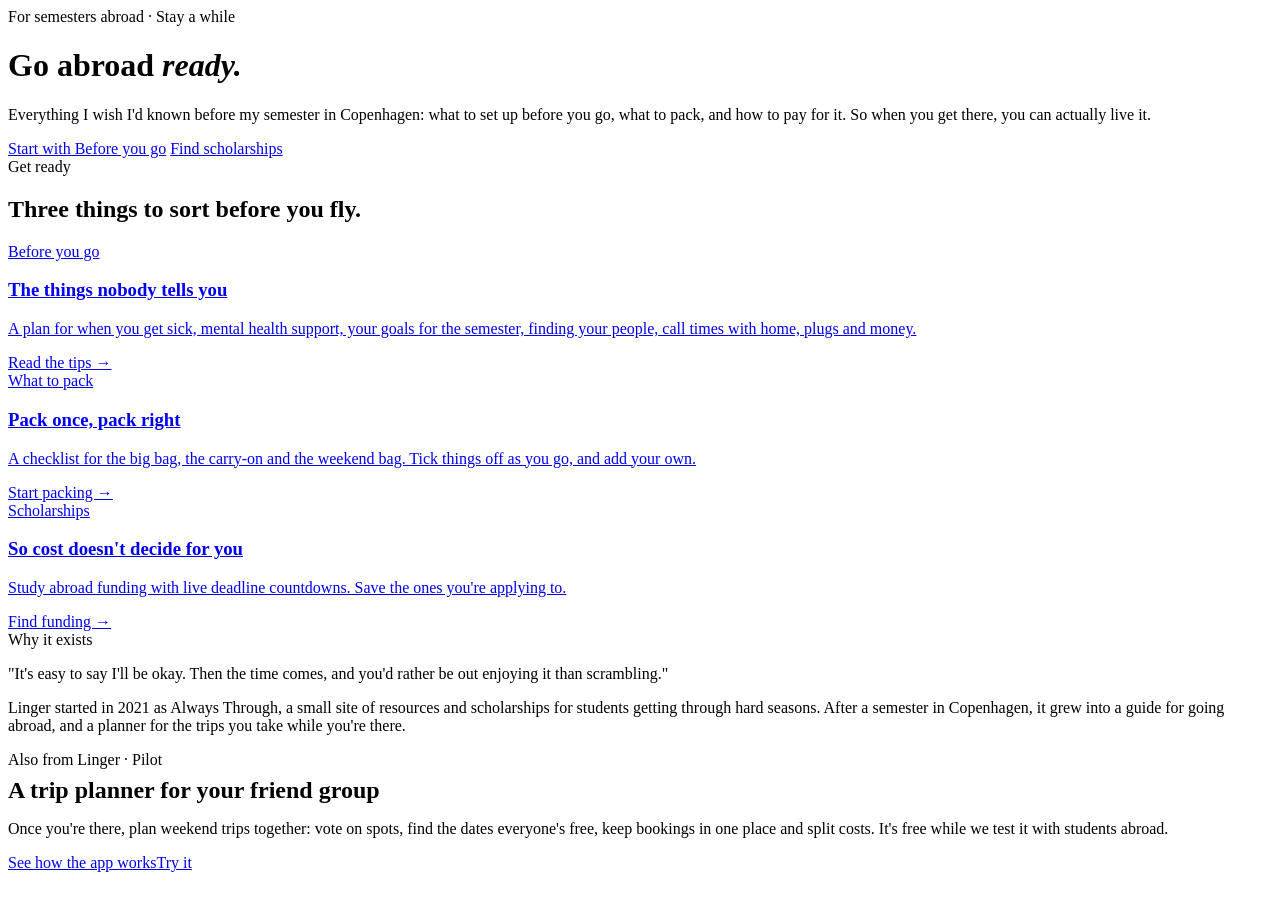
==== commit 88b3e450: "Split site into pages, add Linger app with sign-in, trips and live sync Before you go, What to pack " ====
--- a/linger-site/index.html
+++ b/linger-site/index.html
@@ -3,564 +3,63 @@
 <head>
 <meta charset="utf-8">
 <meta name="viewport" content="width=device-width, initial-scale=1">
-<title>linger — stay a while</title>
-<meta name="description" content="Linger helps friend groups abroad find the weekend everyone's free, plus study abroad scholarships and a call-home clock.">
-<meta property="og:title" content="linger — stay a while">
-<meta property="og:description" content="Find the weekend your whole crew is free. Study abroad scholarships. A call-home clock.">
-<link rel="icon" href="favicon.svg" type="image/svg+xml">
-<link rel="preconnect" href="https://fonts.googleapis.com">
-<link rel="preconnect" href="https://fonts.gstatic.com" crossorigin>
+<title>linger | stay a while</title>
+<meta name="description" content="Get ready for a semester abroad: what to think about before you go, what to pack, and scholarships to help pay for it.">
+<meta property="og:title" content="linger | stay a while">
+<meta property="og:description" content="Get ready for a semester abroad: before-you-go tips, a packing list, and study abroad scholarships.">
+<link rel="icon" href="/favicon.svg" type="image/svg+xml">
+<link rel="preconnect" href="https://fonts.googleapis.com"><link rel="preconnect" href="https://fonts.gstatic.com" crossorigin>
 <link href="https://fonts.googleapis.com/css2?family=Fraunces:ital,opsz,wght@0,9..144,400;0,9..144,600;1,9..144,400&family=Inter:wght@400;500;600&family=Pacifico&display=swap" rel="stylesheet">
-<style>
-:root{
-  --ink:#1B2340; --ink-2:#4A5370; --line:#ECE5DD; --bg:#FFFFFF; --paper:#FFF8F1;
-  --orange:#C9561F; --sun1:#FFC24B; --sun2:#F2762E; --green:#23885B; --green-bg:#E6F4EC;
-  --maybe:#F6B93B; --maybe-bg:#FFF3D6; --busy-bg:#F1EEF0; --radius:18px;
-}
-*{box-sizing:border-box}
-html{scroll-behavior:smooth}
-body{margin:0;background:var(--bg);color:var(--ink);font:16px/1.6 Inter,system-ui,sans-serif;-webkit-font-smoothing:antialiased}
-a{color:var(--orange)}
-h1,h2,h3{font-family:Fraunces,Georgia,serif;font-weight:600;line-height:1.15;margin:0}
-.wrap{max-width:1080px;margin:0 auto;padding:0 20px}
-.wordmark{font-family:Fraunces,Georgia,serif;font-weight:600;color:var(--orange);font-size:28px;letter-spacing:-.5px;text-decoration:none}
-.wordmark .r{font-family:Pacifico,cursive;font-weight:400;font-size:.92em}
-header.top{position:sticky;top:0;z-index:20;background:rgba(255,255,255,.92);backdrop-filter:blur(8px);border-bottom:1px solid var(--line)}
-header.top .wrap{display:flex;align-items:center;justify-content:space-between;height:64px;gap:16px}
-nav.links{display:flex;gap:22px;flex-wrap:wrap}
-nav.links a{color:var(--ink);text-decoration:none;font-weight:500;font-size:15px}
-nav.links a:hover{color:var(--orange)}
-.btn{display:inline-flex;align-items:center;justify-content:center;gap:8px;min-height:44px;padding:0 20px;border-radius:999px;border:0;font:600 15px Inter,sans-serif;cursor:pointer;text-decoration:none;color:#3A1A06;background:linear-gradient(135deg,var(--sun1),var(--sun2))}
-.btn:hover{filter:brightness(1.04)}
-.btn.ghost{background:#fff;color:var(--ink);border:1.5px solid var(--line)}
-.btn.small{min-height:36px;padding:0 14px;font-size:14px}
-.hero{padding:88px 0 72px;background:radial-gradient(1100px 420px at 85% -10%,#FFE3BF 0,transparent 60%),radial-gradient(700px 300px at 0% 110%,#FFF0D9 0,transparent 60%)}
-.eyebrow{text-transform:uppercase;letter-spacing:.14em;font-size:12px;font-weight:600;color:var(--orange)}
-.hero h1{font-size:clamp(40px,7vw,76px);letter-spacing:-1.5px;margin:14px 0 18px;max-width:14ch}
-.hero h1 em{font-style:italic;font-weight:400;color:var(--orange)}
-.hero p.lede{font-size:19px;color:var(--ink-2);max-width:54ch;margin:0 0 28px}
-.hero .ctas{display:flex;gap:12px;flex-wrap:wrap}
-section{padding:80px 0;border-top:1px solid var(--line)}
-section.alt{background:var(--paper)}
-.sec-head{display:flex;justify-content:space-between;align-items:end;gap:24px;flex-wrap:wrap;margin-bottom:32px}
-.sec-head h2{font-size:clamp(30px,4.5vw,44px);letter-spacing:-.6px;margin-top:8px}
-.sec-head p{color:var(--ink-2);max-width:52ch;margin:10px 0 0}
-.card{background:#fff;border:1px solid var(--line);border-radius:var(--radius);padding:24px}
-.muted{color:var(--ink-2)}
-.small{font-size:14px}
-/* breakdown */
-.steps{display:grid;grid-template-columns:repeat(auto-fit,minmax(220px,1fr));gap:16px}
-.step .n{font-family:Fraunces,serif;font-size:14px;color:var(--orange);font-weight:600}
-.step h3{font-size:22px;margin:6px 0 8px}
-.step p{margin:0;color:var(--ink-2);font-size:15px}
-.tabs-row{display:flex;flex-wrap:wrap;gap:10px;margin-top:28px}
-.pill{display:inline-flex;align-items:center;gap:8px;border:1px solid var(--line);background:#fff;border-radius:999px;padding:8px 14px;font-size:14px}
-.pill b{font-weight:600}
-.dot{width:10px;height:10px;border-radius:50%;background:linear-gradient(135deg,var(--sun1),var(--sun2));flex:none}
-.why{display:grid;grid-template-columns:1.1fr .9fr;gap:24px;margin-top:28px}
-@media (max-width:760px){.why{grid-template-columns:1fr}}
-.quote{font-family:Fraunces,serif;font-style:italic;font-size:22px;line-height:1.35}
-.timeline{list-style:none;margin:0;padding:0}
-.timeline li{display:flex;gap:14px;padding:10px 0;border-bottom:1px dashed var(--line);font-size:15px}
-.timeline li:last-child{border:0}
-.timeline .when{min-width:96px;font-weight:600;color:var(--orange)}
-/* tool: weekend finder */
-.tool-grid{display:grid;grid-template-columns:320px 1fr;gap:20px;align-items:start}
-@media (max-width:860px){.tool-grid{grid-template-columns:1fr}}
-label{font-weight:600;font-size:14px;display:block;margin-bottom:6px}
-input[type=text],input[type=date],select{width:100%;min-height:44px;border:1.5px solid var(--line);border-radius:12px;padding:0 12px;font:15px Inter,sans-serif;color:var(--ink);background:#fff}
-input:focus,select:focus,button:focus-visible,a:focus-visible{outline:3px solid #FFC24B;outline-offset:2px}
-.field{margin-bottom:16px}
-.row{display:flex;gap:8px}
-.people{list-style:none;margin:0 0 6px;padding:0;display:flex;flex-wrap:wrap;gap:8px}
-.person{display:inline-flex;align-items:center;gap:6px;background:var(--paper);border:1px solid var(--line);border-radius:999px;padding:4px 6px 4px 4px;font-size:14px}
-.avatar{width:28px;height:28px;border-radius:50%;display:grid;place-items:center;font-weight:600;font-size:13px;color:#fff;flex:none}
-.x{border:0;background:none;cursor:pointer;color:var(--ink-2);width:28px;height:28px;border-radius:50%;font-size:16px}
-.x:hover{background:#fff}
-.grid-scroll{overflow-x:auto;border:1px solid var(--line);border-radius:var(--radius);background:#fff}
-table.wk{border-collapse:separate;border-spacing:0;width:100%;min-width:520px}
-table.wk th,table.wk td{padding:6px;text-align:center;border-bottom:1px solid var(--line);font-size:14px}
-table.wk thead th{position:sticky;top:0;background:#fff;font-weight:600}
-table.wk th.who{text-align:left;padding-left:14px;white-space:nowrap}
-table.wk td.date{text-align:left;padding-left:14px;white-space:nowrap;font-weight:500}
-table.wk td.date .sub{display:block;font-weight:400;color:var(--ink-2);font-size:12px}
-table.wk tr.best td{background:#F3FBF6}
-.cell{width:100%;min-width:64px;min-height:40px;border-radius:10px;border:1.5px dashed var(--line);background:#fff;cursor:pointer;font:600 13px Inter,sans-serif;color:var(--ink-2)}
-.cell[data-s="f"]{background:var(--green-bg);border:1.5px solid #9FD6B9;color:var(--green)}
-.cell[data-s="m"]{background:var(--maybe-bg);border:1.5px solid #F2D388;color:#8A5A00}
-.cell[data-s="b"]{background:var(--busy-bg);border:1.5px solid #DDD5DA;color:#6B6070}
-.score{font-weight:600;white-space:nowrap}
-.legend{display:flex;gap:14px;flex-wrap:wrap;font-size:13px;color:var(--ink-2);margin:12px 0 0}
-.legend span{display:inline-flex;align-items:center;gap:6px}
-.sw{width:14px;height:14px;border-radius:4px;display:inline-block}
-.result{margin-bottom:16px;padding:18px 20px;border-radius:var(--radius);background:linear-gradient(135deg,#FFF4E3,#FFE6CF);border:1px solid #F8D3AE}
-.result h3{font-size:22px}
-.result p{margin:6px 0 0;color:var(--ink-2)}
-.toast{position:fixed;left:50%;bottom:24px;transform:translateX(-50%) translateY(20px);background:var(--ink);color:#fff;padding:12px 18px;border-radius:999px;font-size:14px;opacity:0;transition:.25s;pointer-events:none;z-index:50}
-.toast.on{opacity:1;transform:translateX(-50%)}
-/* call home */
-.clock-grid{display:grid;grid-template-columns:repeat(auto-fit,minmax(260px,1fr));gap:16px}
-.bigtime{font-family:Fraunces,serif;font-size:44px;font-weight:600;letter-spacing:-1px}
-.hours{display:grid;grid-template-columns:repeat(24,1fr);gap:3px;margin-top:10px}
-.hr{height:38px;border-radius:6px;background:var(--busy-bg);position:relative}
-.hr.ok{background:linear-gradient(180deg,var(--sun1),var(--sun2))}
-.hr.now{outline:2px solid var(--ink);outline-offset:1px}
-.hours-labels{display:grid;grid-template-columns:repeat(24,1fr);gap:3px;font-size:11px;color:var(--ink-2);margin-top:4px}
-.hours-labels span{text-align:center}
-@media (max-width:560px){.hours-labels span:nth-child(odd){visibility:hidden}}
-/* scholarships */
-.filters{display:flex;flex-wrap:wrap;gap:8px;margin-bottom:20px}
-.chip{min-height:40px;padding:0 16px;border-radius:999px;border:1.5px solid var(--line);background:#fff;font:500 14px Inter,sans-serif;color:var(--ink);cursor:pointer}
-.chip[aria-pressed="true"]{background:var(--ink);color:#fff;border-color:var(--ink)}
-.sch-list{display:grid;grid-template-columns:repeat(auto-fill,minmax(300px,1fr));gap:16px}
-.sch{display:flex;flex-direction:column;gap:10px}
-.sch h3{font-size:21px}
-.sch .award{font-weight:600}
-.sch .meta{font-size:14px;color:var(--ink-2);margin:0}
-.badge{display:inline-flex;align-items:center;border-radius:999px;padding:3px 10px;font-size:12px;font-weight:600}
-.badge.soon{background:#FFE6D3;color:#9A3B0C}
-.badge.open{background:var(--green-bg);color:var(--green)}
-.badge.closed{background:var(--busy-bg);color:#6B6070}
-.badge.tbd{background:var(--maybe-bg);color:#7A4F00}
-.sch .foot{margin-top:auto;display:flex;justify-content:space-between;align-items:center;gap:8px;padding-top:6px}
-.save{min-height:36px;border-radius:999px;border:1.5px solid var(--line);background:#fff;padding:0 14px;font:600 13px Inter,sans-serif;cursor:pointer;color:var(--ink)}
-.save[aria-pressed="true"]{background:var(--green-bg);border-color:#9FD6B9;color:var(--green)}
-.tips{display:grid;grid-template-columns:repeat(auto-fit,minmax(220px,1fr));gap:16px;margin-top:32px}
-.tips h3{font-size:18px;margin-bottom:6px}
-.tips p{margin:0;font-size:15px;color:var(--ink-2)}
-footer{padding:48px 0 64px;border-top:1px solid var(--line);font-size:14px;color:var(--ink-2)}
-footer .wrap{display:flex;justify-content:space-between;gap:24px;flex-wrap:wrap}
-.sr{position:absolute;width:1px;height:1px;overflow:hidden;clip:rect(0 0 0 0)}
-@media (max-width:640px){nav.links{display:none}.hero{padding:56px 0 48px}section{padding:56px 0}}
-</style>
+<link rel="stylesheet" href="/assets/site.css">
 </head>
 <body>
-
-<header class="top">
-  <div class="wrap">
-    <a class="wordmark" href="#top" aria-label="linger home">linge<span class="r">r</span></a>
-    <nav class="links" aria-label="Sections">
-      <a href="#how">How it works</a>
-      <a href="#weekend">Weekend finder</a>
-      <a href="#home">Call home</a>
-      <a href="#tips">Before you go</a>
-      <a href="#funding">Scholarships</a>
-    </nav>
-    <a class="btn small" href="#weekend">Find a weekend</a>
-  </div>
-</header>
-
-<main id="top">
+<header id="site-header"></header>
+<main>
 <div class="hero">
   <div class="wrap">
     <div class="eyebrow">For semesters abroad · Stay a while</div>
-    <h1>The weekend you're <em>all</em> free, found in a minute.</h1>
-    <p class="lede">Linger is one shared planner for a friend group abroad: the places you've saved, the weekends that line up, and the funding that gets you there. Start with the free tools below — no sign-up.</p>
+    <h1>Go abroad <em>ready.</em></h1>
+    <p class="lede">Everything I wish I'd known before my semester in Copenhagen: what to set up before you go, what to pack, and how to pay for it. So when you get there, you can actually live it.</p>
     <div class="ctas">
-      <a class="btn" href="#weekend">Try the weekend finder</a>
-      <a class="btn ghost" href="#funding">Browse scholarships</a>
+      <a class="btn" href="/before-you-go">Start with Before you go</a>
+      <a class="btn ghost" href="/scholarships">Find scholarships</a>
     </div>
   </div>
 </div>
 
-<!-- HOW IT WORKS -->
-<section id="how">
+<section>
   <div class="wrap">
     <div class="sec-head">
-      <div>
-        <div class="eyebrow">No. 01 · The app</div>
-        <h2>Six tabs became one folder.</h2>
-        <p>One weekend trip used to take TikTok saves, a notes doc of places, a scheduling poll, flight tabs, a group chat and a split-bill app. Linger puts the decision in one place, so you spend less time in tabs and more time there.</p>
-      </div>
+      <div class="eyebrow">Get ready</div>
+      <h2>Three things to sort before you fly.</h2>
     </div>
-    <div class="steps">
-      <div class="card step"><div class="n">01</div><h3>Start a trip</h3><p>Make a folder — "Prague" — and drop the invite link in the group chat. Friends join without a password.</p></div>
-      <div class="card step"><div class="n">02</div><h3>Save &amp; vote</h3><p>Paste TikToks, Reels and pins. Everyone votes on spots; the ones most of you want make the list.</p></div>
-      <div class="card step"><div class="n">03</div><h3>Find the weekend</h3><p>Each person taps their free weekends. Linger shows where the whole crew lines up.</p></div>
-      <div class="card step"><div class="n">04</div><h3>Lock it &amp; go</h3><p>Send an RSVP invite, track who booked what, and split costs in your home currency.</p></div>
+    <div class="grid">
+      <a class="card linkcard" href="/before-you-go"><div class="eyebrow">Before you go</div><h3>The things nobody tells you</h3><p>A plan for when you get sick, mental health support, your goals for the semester, finding your people, call times with home, plugs and money.</p><span class="go">Read the tips →</span></a>
+      <a class="card linkcard" href="/packing"><div class="eyebrow">What to pack</div><h3>Pack once, pack right</h3><p>A checklist for the big bag, the carry-on and the weekend bag. Tick things off as you go, and add your own.</p><span class="go">Start packing →</span></a>
+      <a class="card linkcard" href="/scholarships"><div class="eyebrow">Scholarships</div><h3>So cost doesn't decide for you</h3><p>Study abroad funding with live deadline countdowns. Save the ones you're applying to.</p><span class="go">Find funding →</span></a>
     </div>
-    <div class="tabs-row" aria-label="Inside each trip folder">
-      <span class="pill"><span class="dot"></span><b>Plan</b> spots &amp; votes</span>
-      <span class="pill"><span class="dot"></span><b>Inspo</b> places &amp; photo ideas</span>
-      <span class="pill"><span class="dot"></span><b>Links</b> bookings &amp; getting around</span>
-      <span class="pill"><span class="dot"></span><b>When</b> dates &amp; invite</span>
-      <span class="pill"><span class="dot"></span><b>Split</b> who owes what</span>
-    </div>
-    <div class="why">
+  </div>
+</section>
+
+<section class="alt">
+  <div class="wrap">
+    <div class="grid two">
       <div class="card">
         <div class="eyebrow">Why it exists</div>
-        <p class="quote">"A doc full of places, friends with different class schedules, endless flight tabs, and people back home in another time zone."</p>
-        <p class="muted small">Linger started in 2021 as Always Through, a small site of resources and scholarships for students getting through hard seasons. After a semester in Copenhagen, it grew into the tool its founder wished she'd had.</p>
+        <p class="quote">"It's easy to say I'll be okay. Then the time comes, and you'd rather be out enjoying it than scrambling."</p>
+        <p class="muted small">Linger started in 2021 as Always Through, a small site of resources and scholarships for students getting through hard seasons. After a semester in Copenhagen, it grew into a guide for going abroad, and a planner for the trips you take while you're there.</p>
       </div>
       <div class="card">
-        <div class="eyebrow">Where it's headed</div>
-        <ul class="timeline">
-          <li><span class="when">Now</span><span>Free tools on this site: weekend finder, call-home clock, scholarships</span></li>
-          <li><span class="when">Winter</span><span>The app: shared trip folders that sync live, on laptop and phone, offline-ready</span></li>
-          <li><span class="when">Spring '27</span><span>Pilot with five friend groups studying abroad</span></li>
-        </ul>
+        <div class="eyebrow">Also from Linger · Pilot</div>
+        <h3 style="font-size:24px;margin:8px 0">A trip planner for your friend group</h3>
+        <p class="muted">Once you're there, plan weekend trips together: vote on spots, find the dates everyone's free, keep bookings in one place and split costs. It's free while we test it with students abroad.</p>
+        <div class="ctas" style="margin-top:14px"><a class="btn ghost small" href="/how-it-works">See how the app works</a><a class="btn ghost small" href="/app#/signup">Try it</a></div>
       </div>
     </div>
   </div>
 </section>
-
-<!-- WEEKEND FINDER -->
-<section id="weekend" class="alt">
-  <div class="wrap">
-    <div class="sec-head">
-      <div>
-        <div class="eyebrow">No. 02 · Tool</div>
-        <h2>Weekend finder</h2>
-        <p>Add your crew, tap each weekend to cycle <b>free → maybe → busy</b>, and see where everyone lines up. Share the link in the group chat so friends can fill in their own row — it saves in the link and on this device.</p>
-      </div>
-    </div>
-    <div class="tool-grid">
-      <div class="card">
-        <div class="field">
-          <label for="tripName">Trip name</label>
-          <input id="tripName" type="text" placeholder="e.g. Prague" maxlength="40">
-        </div>
-        <div class="field">
-          <label for="startDate">First weekend on or after</label>
-          <input id="startDate" type="date">
-        </div>
-        <div class="field">
-          <label for="weeks">How many weekends</label>
-          <select id="weeks"></select>
-        </div>
-        <div class="field">
-          <label for="newPerson">Who's coming</label>
-          <ul class="people" id="people"></ul>
-          <form class="row" id="addPerson">
-            <input id="newPerson" type="text" placeholder="Add a name" maxlength="24" autocomplete="off">
-            <button class="btn small" type="submit">Add</button>
-          </form>
-        </div>
-        <div class="row" style="flex-wrap:wrap">
-          <button class="btn small" id="shareBtn" type="button">Copy share link</button>
-          <button class="btn ghost small" id="resetBtn" type="button">Start over</button>
-        </div>
-      </div>
-      <div>
-        <div class="result" id="result" aria-live="polite"></div>
-        <div class="grid-scroll"><table class="wk" id="wkTable"></table></div>
-        <div class="legend">
-          <span><i class="sw" style="background:var(--green-bg);border:1px solid #9FD6B9"></i>Free</span>
-          <span><i class="sw" style="background:var(--maybe-bg);border:1px solid #F2D388"></i>Maybe</span>
-          <span><i class="sw" style="background:var(--busy-bg);border:1px solid #DDD5DA"></i>Busy</span>
-          <span><i class="sw" style="border:1px dashed var(--line)"></i>Not marked yet</span>
-        </div>
-      </div>
-    </div>
-  </div>
-</section>
-
-<!-- CALL HOME -->
-<section id="home">
-  <div class="wrap">
-    <div class="sec-head">
-      <div>
-        <div class="eyebrow">No. 03 · Tool</div>
-        <h2>Call-home clock</h2>
-        <p>Pick where you are and where home is. The orange hours are when you're both awake (8am–11pm), so nobody gets a 3am "just checking in."</p>
-      </div>
-    </div>
-    <div class="clock-grid">
-      <div class="card">
-        <label for="tzHere">I'm in</label>
-        <select id="tzHere"></select>
-        <div class="bigtime" id="timeHere">—</div>
-        <div class="muted small" id="dayHere"></div>
-      </div>
-      <div class="card">
-        <label for="tzHome">Home is</label>
-        <select id="tzHome"></select>
-        <div class="bigtime" id="timeHome">—</div>
-        <div class="muted small" id="dayHome"></div>
-      </div>
-    </div>
-    <div class="card" style="margin-top:16px">
-      <div style="display:flex;justify-content:space-between;gap:12px;flex-wrap:wrap;align-items:baseline">
-        <h3 style="font-size:22px" id="callVerdict">—</h3>
-        <span class="muted small">Next 24 hours, your time</span>
-      </div>
-      <div class="hours" id="hours" role="img" aria-label=""></div>
-      <div class="hours-labels" id="hoursLabels" aria-hidden="true"></div>
-    </div>
-  </div>
-</section>
-
-<!-- BEFORE YOU GO -->
-<section id="tips" class="alt">
-  <div class="wrap">
-    <div class="sec-head">
-      <div>
-        <div class="eyebrow">No. 04 · Before you go</div>
-        <h2>The things nobody told me to think about.</h2>
-        <p>Small stuff that turned out to matter a lot during my semester in Copenhagen.</p>
-      </div>
-    </div>
-    <div class="steps">
-      <div class="card step"><div class="n">01 · Plugs</div><h3>Get the right adapters</h3><p>Check the plug type for every country you'll visit, not just where you live. Bring a couple of adapters and a power strip so one adapter charges everything.</p></div>
-      <div class="card step"><div class="n">02 · Home</div><h3>Set call times early</h3><p>Agree on when you're usually free and when your family is, before you leave. A rough weekly rhythm beats guessing across time zones. The call-home clock above helps.</p></div>
-      <div class="card step"><div class="n">03 · Money</div><h3>Build a cushion</h3><p>A side gig before you go, or a few scholarship applications, gives you room to say yes to trips instead of stressing over every euro.</p></div>
-      <div class="card step"><div class="n">04 · Keepsakes</div><h3>Find your way to remember</h3><p>For me it was decorating and curating little photo posts. It kept my family in the loop and kept every memory safe in one place. Find the version that's yours.</p></div>
-      <div class="card step"><div class="n">05 · Language</div><h3>Learn a little first</h3><p>Even a few weeks of Duolingo before you land makes ordering coffee and asking directions feel less scary, and helps a new place feel like yours faster.</p></div>
-    </div>
-  </div>
-</section>
-
-<!-- SCHOLARSHIPS -->
-<section id="funding">
-  <div class="wrap">
-    <div class="sec-head">
-      <div>
-        <div class="eyebrow">No. 05 · Funding</div>
-        <h2>Scholarships, so cost doesn't decide for you.</h2>
-        <p>Study abroad awards first, plus a few for high schoolers. Save the ones you're applying for — they stay on this device. Deadlines last checked <b>Oct 30, 2026</b>; always confirm on the official site before you apply.</p>
-      </div>
-    </div>
-    <div class="filters" role="group" aria-label="Filter scholarships">
-      <button class="chip" data-f="all" aria-pressed="true">All</button>
-      <button class="chip" data-f="abroad" aria-pressed="false">Study abroad</button>
-      <button class="chip" data-f="hs" aria-pressed="false">Before college</button>
-      <button class="chip" data-f="need" aria-pressed="false">Need-based / first-gen</button>
-      <button class="chip" data-f="lang" aria-pressed="false">Language</button>
-      <button class="chip" data-f="saved" aria-pressed="false">My saved (<span id="savedCount">0</span>)</button>
-    </div>
-    <div class="sch-list" id="schList"></div>
-    <div class="tips">
-      <div class="card"><h3>Start with your program</h3><p>Providers like IES, CIEE and AIFS have their own aid, often with first-gen awards and shorter applications.</p></div>
-      <div class="card"><h3>Ask your campus office early</h3><p>Boren and some others need a campus review weeks before the national deadline.</p></div>
-      <div class="card"><h3>Pell Grant? Look at Gilman</h3><p>It's built for students receiving Pell, and pairs well with program aid.</p></div>
-      <div class="card"><h3>Reuse your story</h3><p>One strong essay on why this place, and what you'll bring back, adapts to most applications.</p></div>
-    </div>
-  </div>
-</section>
 </main>
-
-<footer>
-  <div class="wrap">
-    <div><a class="wordmark" href="#top" style="font-size:22px">linge<span class="r">r</span></a><div>Stay a while.</div></div>
-    <div style="max-width:46ch">Linger began as Always Through (2021). Scholarship details change often; Linger isn't affiliated with any program listed. Tools run in your browser and nothing is sent to a server.</div>
-  </div>
-</footer>
-
-<div class="toast" id="toast" role="status"></div>
-
-<script>
-(function(){
-"use strict";
-const $ = s => document.querySelector(s);
-const store = {
-  get(k,d){ try{ const v = localStorage.getItem(k); return v ? JSON.parse(v) : d; }catch(e){ return d; } },
-  set(k,v){ try{ localStorage.setItem(k, JSON.stringify(v)); }catch(e){} }
-};
-function toast(msg){ const t=$("#toast"); t.textContent=msg; t.classList.add("on"); clearTimeout(toast._t); toast._t=setTimeout(()=>t.classList.remove("on"),2200); }
-function esc(s){ return String(s).replace(/[&<>"']/g,c=>({"&":"&amp;","<":"&lt;",">":"&gt;",'"':"&quot;","'":"&#39;"}[c])); }
-
-/* ---------------- WEEKEND FINDER ---------------- */
-const COLORS = ["#E07A3F","#2E8C9E","#7A5BC9","#C9466F","#3F8F4F","#B0702A","#4C6FD1","#A64CA6"];
-const MON = ["Jan","Feb","Mar","Apr","May","Jun","Jul","Aug","Sep","Oct","Nov","Dec"];
-function iso(d){ return d.getFullYear()+"-"+String(d.getMonth()+1).padStart(2,"0")+"-"+String(d.getDate()).padStart(2,"0"); }
-function nextFriday(from){ const d=new Date(from.getFullYear(),from.getMonth(),from.getDate()); const add=(5-d.getDay()+7)%7; d.setDate(d.getDate()+add); return d; }
-function parseISO(s){ const [y,m,d]=s.split("-").map(Number); return new Date(y,m-1,d); }
-
-function defaultState(){ return { t:"", s:iso(nextFriday(new Date())), w:12, p:[] }; }
-function encode(st){ return btoa(unescape(encodeURIComponent(JSON.stringify(st)))).replace(/\+/g,"-").replace(/\//g,"_").replace(/=+$/,""); }
-function decode(str){
-  try{
-    str=str.replace(/-/g,"+").replace(/_/g,"/"); while(str.length%4) str+="=";
-    const o=JSON.parse(decodeURIComponent(escape(atob(str))));
-    if(!o || typeof o!=="object" || !Array.isArray(o.p)) return null;
-    return { t:String(o.t||"").slice(0,40), s:/^\d{4}-\d{2}-\d{2}$/.test(o.s)?o.s:iso(nextFriday(new Date())),
-      w:Math.min(26,Math.max(2,parseInt(o.w,10)||12)),
-      p:o.p.slice(0,12).map(x=>({n:String(x.n||"").slice(0,24), a:(x.a&&typeof x.a==="object")?x.a:{}})).filter(x=>x.n) };
-  }catch(e){ return null; }
-}
-let st = null;
-const fromHash = location.hash.startsWith("#w=") ? decode(location.hash.slice(3)) : null;
-st = fromHash || store.get("linger.weekend", null) || defaultState();
-if(fromHash){ store.set("linger.weekend", st); }
-
-function weekends(){
-  const out=[]; const start=nextFriday(parseISO(st.s));
-  for(let i=0;i<st.w;i++){ const f=new Date(start); f.setDate(f.getDate()+7*i); const s=new Date(f); s.setDate(s.getDate()+2); out.push({f,s}); }
-  return out;
-}
-function label(w){
-  const a=MON[w.f.getMonth()]+" "+w.f.getDate();
-  const b=(w.s.getMonth()===w.f.getMonth()?"":MON[w.s.getMonth()]+" ")+w.s.getDate();
-  return a+"–"+b;
-}
-function save(silentHash){
-  store.set("linger.weekend", st);
-  if(!silentHash) history.replaceState(null,"","#w="+encode(st));
-}
-function initials(n){ return n.trim().split(/\s+/).map(x=>x[0]).join("").slice(0,2).toUpperCase(); }
-
-const weeksSel=$("#weeks");
-for(let i=4;i<=20;i++){ const o=document.createElement("option"); o.value=i; o.textContent=i+" weekends"; weeksSel.appendChild(o); }
-
-function renderWeekend(){
-  $("#tripName").value=st.t; $("#startDate").value=st.s; weeksSel.value=String(st.w);
-  if(!weeksSel.value){ const o=document.createElement("option"); o.value=st.w; o.textContent=st.w+" weekends"; weeksSel.appendChild(o); weeksSel.value=String(st.w); }
-  // people chips
-  $("#people").innerHTML = st.p.map((p,i)=>`<li class="person"><span class="avatar" style="background:${COLORS[i%COLORS.length]}" aria-hidden="true">${esc(initials(p.n))}</span>${esc(p.n)}<button class="x" type="button" data-rm="${i}" aria-label="Remove ${esc(p.n)}">×</button></li>`).join("");
-  const wks=weekends();
-  const n=st.p.length;
-  // scores
-  const scores=wks.map((w,wi)=>{ let free=0,maybe=0,busy=0,unk=0; st.p.forEach(p=>{const v=p.a[wi]; if(v==="f")free++; else if(v==="m")maybe++; else if(v==="b")busy++; else unk++;}); return {wi,free,maybe,busy,unk,score:free+maybe*0.5}; });
-  const bestScore=n?Math.max(...scores.map(s=>s.score)):0;
-  // table
-  let h="<thead><tr><th class='who' scope='col'>Weekend</th>";
-  st.p.forEach((p,i)=>{ h+=`<th scope="col"><span class="avatar" style="background:${COLORS[i%COLORS.length]};margin:0 auto" title="${esc(p.n)}">${esc(initials(p.n))}</span><span class="sr">${esc(p.n)}</span></th>`; });
-  h+="<th scope='col'>Free</th></tr></thead><tbody>";
-  wks.forEach((w,wi)=>{
-    const s=scores[wi]; const isBest=n&&s.score===bestScore&&bestScore>0;
-    h+=`<tr class="${isBest?"best":""}"><td class="date">${label(w)}<span class="sub">${w.f.getFullYear()}</span></td>`;
-    st.p.forEach((p,pi)=>{ const v=p.a[wi]||""; const txt=v==="f"?"Free":v==="m"?"Maybe":v==="b"?"Busy":"—";
-      h+=`<td><button type="button" class="cell" data-p="${pi}" data-w="${wi}" data-s="${v}" aria-label="${esc(p.n)}, ${label(w)}: ${txt==="—"?"not marked":txt}">${txt}</button></td>`; });
-    h+=`<td class="score">${n?s.free+(s.maybe?` <span class="muted small">+${s.maybe}?</span>`:"")+` / ${n}`:"—"}</td></tr>`;
-  });
-  h+="</tbody>";
-  $("#wkTable").innerHTML = n ? h : `<tbody><tr><td style="padding:40px 20px;color:var(--ink-2)">Add the people coming on the left, then tap each weekend to mark it.</td></tr></tbody>`;
-  // result
-  const r=$("#result"); const trip=st.t?` for ${esc(st.t)}`:"";
-  if(!n){ r.innerHTML=`<h3>Who's in${trip}?</h3><p>Add at least two friends to start finding your weekend.</p>`; return; }
-  const marked=st.p.filter(p=>Object.keys(p.a).length>0).length;
-  const all=scores.filter(s=>s.free===n);
-  if(all.length){
-    const list=all.slice(0,3).map(s=>label(wks[s.wi])).join(", ");
-    r.innerHTML=`<h3>${n===1?"You're":"All "+n+" of you are"} free ${esc(list)}${all.length>3?" and more":""}.</h3><p>${all.length===1?"That's your weekend"+trip+". Lock it in before someone books a midterm.":"Pick one"+trip+" and lock it in."}</p>`;
-  } else if(bestScore>0){
-    const top=scores.filter(s=>s.score===bestScore).slice(0,2);
-    const s=top[0];
-    r.innerHTML=`<h3>Closest: ${label(wks[s.wi])} — ${s.free} of ${n} free${s.maybe?`, ${s.maybe} maybe`:""}.</h3><p>${marked<n?`${n-marked} ${n-marked===1?"person hasn't":"people haven't"} marked anything yet. Send them the link.`:"Nudge the maybes, or try a longer range."}</p>`;
-  } else {
-    r.innerHTML=`<h3>${marked?"No overlap yet.":"Nobody's marked a weekend yet."}</h3><p>${marked?"Try adding more weekends or a later start date.":"Tap the cells to mark free weekends, then share the link with your crew."}</p>`;
-  }
-}
-$("#addPerson").addEventListener("submit",e=>{ e.preventDefault(); const v=$("#newPerson").value.trim(); if(!v) return;
-  if(st.p.length>=12){ toast("Up to 12 people per trip"); return; }
-  if(st.p.some(p=>p.n.toLowerCase()===v.toLowerCase())){ toast(v+" is already in"); return; }
-  st.p.push({n:v,a:{}}); $("#newPerson").value=""; save(); renderWeekend(); });
-$("#people").addEventListener("click",e=>{ const b=e.target.closest("[data-rm]"); if(!b) return; st.p.splice(+b.dataset.rm,1); save(); renderWeekend(); });
-$("#wkTable").addEventListener("click",e=>{ const b=e.target.closest(".cell"); if(!b) return;
-  const p=st.p[+b.dataset.p]; const wi=b.dataset.w; const order=["","f","m","b"]; const next=order[(order.indexOf(p.a[wi]||"")+1)%4];
-  if(next) p.a[wi]=next; else delete p.a[wi]; save(); renderWeekend();
-  const nb=document.querySelector(`.cell[data-p="${b.dataset.p}"][data-w="${wi}"]`); if(nb) nb.focus(); });
-$("#tripName").addEventListener("input",e=>{ st.t=e.target.value.slice(0,40); save(); renderWeekend(); });
-$("#startDate").addEventListener("change",e=>{ if(!e.target.value) return;
-  if(st.p.some(p=>Object.keys(p.a).length) && !confirm("Changing the start date clears everyone's marks. Continue?")){ e.target.value=st.s; return; }
-  st.s=e.target.value; st.p.forEach(p=>p.a={}); save(); renderWeekend(); });
-weeksSel.addEventListener("change",e=>{ st.w=+e.target.value; st.p.forEach(p=>{ Object.keys(p.a).forEach(k=>{ if(+k>=st.w) delete p.a[k]; }); }); save(); renderWeekend(); });
-$("#shareBtn").addEventListener("click",async()=>{
-  save(); const url=location.origin+location.pathname+"#w="+encode(st);
-  try{ if(navigator.share && matchMedia("(pointer:coarse)").matches){ await navigator.share({title:"linger"+(st.t?" — "+st.t:""),text:"Mark your free weekends:",url}); return; } }catch(e){ if(e && e.name==="AbortError") return; }
-  try{ await navigator.clipboard.writeText(url); toast("Link copied — paste it in the group chat"); }
-  catch(e){ prompt("Copy this link:",url); }
-});
-$("#resetBtn").addEventListener("click",()=>{ if(!confirm("Clear this trip and start over?")) return; st=defaultState(); save(true); history.replaceState(null,"",location.pathname+"#weekend"); renderWeekend(); });
-window.addEventListener("hashchange",()=>{ if(location.hash.startsWith("#w=")){ const d=decode(location.hash.slice(3)); if(d){ st=d; store.set("linger.weekend",st); renderWeekend(); } } });
-renderWeekend();
-if(fromHash){ setTimeout(()=>document.getElementById("weekend").scrollIntoView(),50); }
-
-/* ---------------- CALL HOME ---------------- */
-const ZONES=[
- ["Copenhagen","Europe/Copenhagen"],["Stockholm","Europe/Stockholm"],["London","Europe/London"],["Dublin","Europe/Dublin"],
- ["Paris","Europe/Paris"],["Barcelona / Madrid","Europe/Madrid"],["Rome / Florence","Europe/Rome"],["Berlin","Europe/Berlin"],
- ["Amsterdam","Europe/Amsterdam"],["Prague","Europe/Prague"],["Vienna","Europe/Vienna"],["Lisbon","Europe/Lisbon"],
- ["Athens","Europe/Athens"],["Istanbul","Europe/Istanbul"],["Cape Town","Africa/Johannesburg"],["Accra","Africa/Accra"],
- ["Dubai","Asia/Dubai"],["Seoul","Asia/Seoul"],["Tokyo","Asia/Tokyo"],["Shanghai","Asia/Shanghai"],["Singapore","Asia/Singapore"],
- ["Sydney","Australia/Sydney"],["Buenos Aires","America/Argentina/Buenos_Aires"],["Mexico City","America/Mexico_City"],["São Paulo","America/Sao_Paulo"],
- ["Los Angeles (Pacific)","America/Los_Angeles"],["Denver (Mountain)","America/Denver"],["Phoenix","America/Phoenix"],
- ["Chicago (Central)","America/Chicago"],["New York (Eastern)","America/New_York"],["Honolulu","Pacific/Honolulu"],["Anchorage","America/Anchorage"],["San Juan","America/Puerto_Rico"]
-];
-function fillZones(sel,val){ ZONES.forEach(([n,z])=>{ const o=document.createElement("option"); o.value=z; o.textContent=n; sel.appendChild(o); }); sel.value=val; }
-let guess="America/Los_Angeles"; try{ guess=Intl.DateTimeFormat().resolvedOptions().timeZone||guess; }catch(e){}
-const ch=store.get("linger.callhome",null);
-const hereDefault = ch?ch.here:(ZONES.some(z=>z[1]===guess)&&!guess.startsWith("America")?guess:"Europe/Copenhagen");
-const homeDefault = ch?ch.home:(ZONES.some(z=>z[1]===guess)&&guess.startsWith("America")?guess:"America/Los_Angeles");
-fillZones($("#tzHere"),hereDefault); fillZones($("#tzHome"),homeDefault);
-function hourIn(tz,d){ return +new Intl.DateTimeFormat("en-US",{timeZone:tz,hour:"numeric",hourCycle:"h23"}).format(d); }
-function fmtTime(tz,d){ return new Intl.DateTimeFormat("en-US",{timeZone:tz,hour:"numeric",minute:"2-digit"}).format(d); }
-function fmtDay(tz,d){ return new Intl.DateTimeFormat("en-US",{timeZone:tz,weekday:"long",month:"short",day:"numeric"}).format(d); }
-function fmtHour(h){ return h===0?"12a":h<12?h+"a":h===12?"12p":(h-12)+"p"; }
-const awake=h=>h>=8&&h<23;
-function renderClock(){
-  const here=$("#tzHere").value, home=$("#tzHome").value; store.set("linger.callhome",{here,home});
-  const now=new Date();
-  $("#timeHere").textContent=fmtTime(here,now); $("#dayHere").textContent=fmtDay(here,now);
-  $("#timeHome").textContent=fmtTime(home,now); $("#dayHome").textContent=fmtDay(home,now);
-  const base=new Date(now); base.setMinutes(0,0,0);
-  let cells="",labels="",okHours=[],firstOk=null;
-  for(let k=0;k<24;k++){
-    const t=new Date(base.getTime()+k*3600000); const hh=hourIn(here,t), hm=hourIn(home,t); const ok=awake(hh)&&awake(hm);
-    if(ok){ okHours.push(t); if(firstOk===null) firstOk=k; }
-    cells+=`<div class="hr${ok?" ok":""}${k===0?" now":""}" title="${fmtHour(hh)} here · ${fmtHour(hm)} home"></div>`;
-    labels+=`<span>${fmtHour(hh)}</span>`;
-  }
-  $("#hours").innerHTML=cells; $("#hoursLabels").innerHTML=labels;
-  let verdict;
-  if(!okHours.length) verdict="No easy overlap today — try a weekend morning.";
-  else if(firstOk===0) verdict=`Good time to call now — it's ${fmtTime(home,now)} at home.`;
-  else verdict=`Next good window: ${fmtTime(here,okHours[0])} your time (${fmtTime(home,okHours[0])} at home).`;
-  $("#callVerdict").textContent=verdict;
-  $("#hours").setAttribute("aria-label",okHours.length+" of the next 24 hours work for both of you. "+verdict);
-}
-$("#tzHere").addEventListener("change",renderClock); $("#tzHome").addEventListener("change",renderClock);
-renderClock(); setInterval(renderClock,30000);
-
-/* ---------------- SCHOLARSHIPS ---------------- */
-const SCH=[
- {id:"cls",name:"Critical Language Scholarship",url:"https://clscholarship.org/",award:"Fully funded summer language program",detail:"Travel, tuition, room and board",deadline:"2026-11-17",dtext:"Nov 17, 2026 (summer 2027)",who:"US citizens in a degree program studying a critical-need language",tags:["abroad","lang"]},
- {id:"boren",name:"Boren Scholarship",url:"https://www.borenawards.org/",award:"$8,000–$25,000",detail:"$12,500 for a semester; $25,000 for a year",deadline:"2027-01-27",dtext:"Jan 27, 2027 (campus deadlines earlier)",who:"Undergrads studying less-taught languages outside Western Europe; requires a year of federal service after",tags:["abroad","lang"]},
- {id:"gilman",name:"Gilman Scholarship",url:"https://www.gilmanscholarship.org/",award:"Up to $5,000",detail:"Extra funding available for critical-need languages",deadline:null,dtext:"Late Feb / early Mar 2027 for summer 2027 onward",status:"tbd",who:"US citizens receiving a Pell Grant",tags:["abroad","need"]},
- {id:"fea",name:"Fund for Education Abroad",url:"https://www.fundforeducationabroad.org/",award:"$1,250–$10,000",detail:"Summer through full-year awards",deadline:null,dtext:"Summer/Fall 2027 cycle opens late 2026; last cycle closed early Feb",status:"tbd",who:"Undergrads with financial need, especially first-gen and underrepresented students",tags:["abroad","need"]},
- {id:"freeman",name:"Freeman-ASIA",url:"https://www.iie.org/Programs/Freeman-ASIA/Apply",award:"Up to $7,000",detail:"$3,000 summer · $5,000 semester · $7,000 year",deadline:null,dtext:"Opens Feb 2027; usually due early April",status:"tbd",who:"Undergrads with financial need studying in East or Southeast Asia",tags:["abroad","need"]},
- {id:"ciee",name:"CIEE scholarships & fellowships",url:"https://www.ciee.org/scholarships",award:"Grants up to $10,000",detail:"CIEE gives over $13M a year",deadline:null,dtext:"Varies by award and term",status:"tbd",who:"Students on CIEE programs; several aimed at first-gen and Pell-eligible students",tags:["abroad","need"]},
- {id:"ies",name:"IES Abroad aid",url:"https://www.iesabroad.org/scholarships-aid",award:"Varies",detail:"Aid quoted within about 5 business days of a short application",deadline:null,dtext:"Tied to each program's deadline",status:"tbd",who:"Students on IES programs; includes first-gen awards",tags:["abroad","need"]},
- {id:"horatio",name:"Horatio Alger National Scholarship",url:"https://scholars.horatioalger.org/",award:"$25,000",detail:"105 national awards",deadline:"2027-03-01",dtext:"Opens Dec 1, 2026 · due Mar 1, 2027",who:"High school juniors with financial need who've overcome adversity",tags:["hs","need"]},
- {id:"elks",name:"Elks Most Valuable Student",url:"https://www.elks.org/scholars/scholarships/mvs.cfm",award:"$4,000–$30,000",detail:"Over four years",deadline:"2026-11-12",dtext:"Nov 12, 2026",who:"High school seniors; judged on scholarship, leadership and need",tags:["hs","need"]},
- {id:"davidson",name:"Davidson Fellows",url:"https://www.davidsongifted.org/gifted-programs/fellows-scholarship/",award:"$25,000–$100,000",detail:"For a significant project in STEM, literature, music or philosophy",deadline:"2027-02-10",dtext:"About Feb 10, 2027",who:"Students 18 and under with a major original project",tags:["hs"]}
-];
-let filter="all";
-let saved=store.get("linger.saved",[]);
-function daysUntil(isoDate){ const d=parseISO(isoDate); const t=new Date(); t.setHours(0,0,0,0); return Math.round((d-t)/86400000); }
-function badge(s){
-  if(!s.deadline) return `<span class="badge tbd">Date TBA</span>`;
-  const n=daysUntil(s.deadline);
-  if(n<0) return `<span class="badge closed">Closed</span>`;
-  if(n===0) return `<span class="badge soon">Due today</span>`;
-  if(n<=30) return `<span class="badge soon">${n} day${n===1?"":"s"} left</span>`;
-  return `<span class="badge open">${n} days left</span>`;
-}
-function renderSch(){
-  $("#savedCount").textContent=saved.length;
-  let list=SCH.filter(s=> filter==="all" || (filter==="saved"?saved.includes(s.id):s.tags.includes(filter)));
-  list.sort((a,b)=>{ const da=a.deadline&&daysUntil(a.deadline)>=0?daysUntil(a.deadline):9999, db=b.deadline&&daysUntil(b.deadline)>=0?daysUntil(b.deadline):9999; return da-db; });
-  $("#schList").innerHTML = list.length ? list.map(s=>{ const on=saved.includes(s.id); return `
-    <article class="card sch">
-      <div style="display:flex;justify-content:space-between;gap:8px;align-items:start">${badge(s)}<span class="muted small">${s.tags.includes("hs")?"Before college":"Study abroad"}</span></div>
-      <h3>${esc(s.name)}</h3>
-      <div><div class="award">${esc(s.award)}</div><p class="meta">${esc(s.detail)}</p></div>
-      <p class="meta"><b style="color:var(--ink)">Deadline:</b> ${esc(s.dtext)}</p>
-      <p class="meta"><b style="color:var(--ink)">For:</b> ${esc(s.who)}</p>
-      <div class="foot">
-        <a href="${s.url}" target="_blank" rel="noopener">Official site ↗</a>
-        <button class="save" type="button" data-save="${s.id}" aria-pressed="${on}">${on?"✓ Saved":"Save"}</button>
-      </div>
-    </article>`; }).join("")
-    : `<div class="card muted">${filter==="saved"?"Nothing saved yet. Tap Save on any scholarship to keep it here.":"Nothing here yet."}</div>`;
-}
-document.querySelector(".filters").addEventListener("click",e=>{ const b=e.target.closest(".chip"); if(!b) return; filter=b.dataset.f;
-  document.querySelectorAll(".chip").forEach(c=>c.setAttribute("aria-pressed",String(c===b))); renderSch(); });
-$("#schList").addEventListener("click",e=>{ const b=e.target.closest("[data-save]"); if(!b) return; const id=b.dataset.save;
-  saved=saved.includes(id)?saved.filter(x=>x!==id):[...saved,id]; store.set("linger.saved",saved); renderSch();
-  const nb=document.querySelector(`[data-save="${id}"]`); if(nb) nb.focus(); });
-renderSch();
-})();
-</script>
+<footer id="site-footer"></footer>
+<script src="/assets/site.js"></script>
 </body>
 </html>
